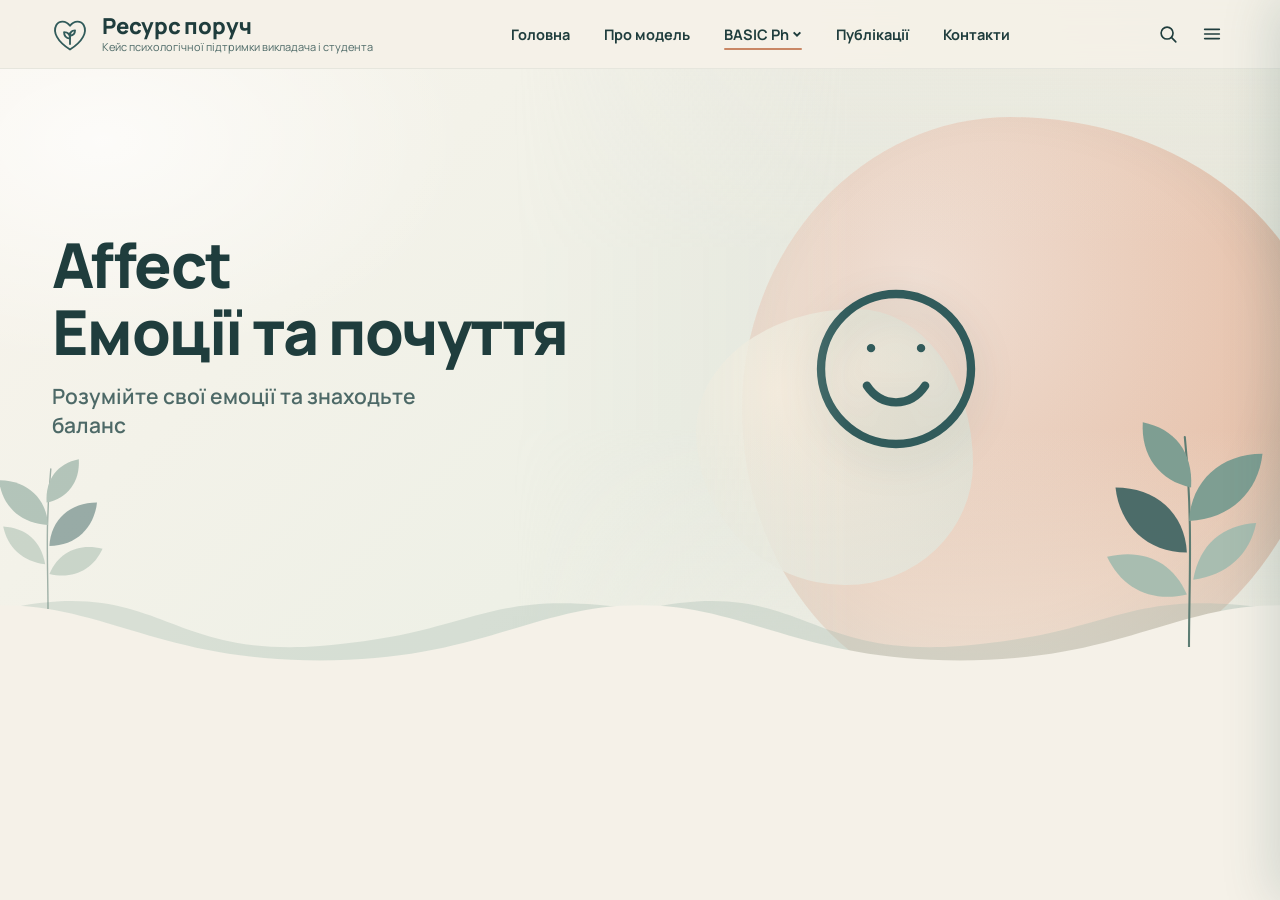
==== affect.html @ 5d3a1bac "Add files via upload" ====
<!doctype html>
<html lang="uk">
<head>
  <meta charset="utf-8">
  <meta name="viewport" content="width=device-width, initial-scale=1">
  <title>Affect · Емоції та почуття — Ресурс поруч</title>
  <meta name="description" content="Affect — розумійте свої емоції та знаходьте баланс.">
  <meta name="theme-color" content="#F5F1E8">
  <link rel="preconnect" href="https://fonts.googleapis.com">
  <link rel="preconnect" href="https://fonts.gstatic.com" crossorigin>
  <link href="https://fonts.googleapis.com/css2?family=Manrope:wght@400;500;600;700;800&display=swap" rel="stylesheet">
  <link rel="stylesheet" href="style.css">
  <noscript><style>.reveal{opacity:1!important;transform:none!important}</style></noscript>
  <script src="script.js" defer></script>
</head>
<body data-page="affect">
  <!-- site-header:start -->
  <header class="topbar">
    <div class="topbar__inner">
      <a class="brand" href="index.html" aria-label="Ресурс поруч — на головну">
        <svg class="brand__logo" viewBox="0 0 48 48" fill="none" stroke="currentColor" stroke-width="2" stroke-linecap="round" stroke-linejoin="round" aria-hidden="true">
          <g class="pulse"><path d="M24 41C10 32 5 22 9 14.5c3-5.5 10.5-5.5 15 .5 4.5-6 12-6 15-.5C43 22 38 32 24 41z"/></g>
          <path d="M24 35V23"/><path d="M24 29c-4.5-.5-6.5-3.5-6.5-7 4.5 0 6.5 3 6.5 7zM24 26c3.5-.5 5.5-2.8 5.5-6-3.5 0-5.5 2.4-5.5 6z"/>
        </svg>
        <span class="brand__text"><strong>Ресурс поруч</strong><small>Кейс психологічної підтримки викладача і студента</small></span>
      </a>
      <nav class="mainnav" aria-label="Основна навігація">
        <a class="navlink " href="index.html">Головна</a>
        <a class="navlink " href="basic-ph.html">Про модель</a>
        <div class="has-sub">
          <button class="navlink is-active" type="button" aria-haspopup="true" aria-expanded="false">BASIC Ph <svg viewBox="0 0 12 12"><path d="m2 4 4 4 4-4"/></svg></button>
          <div class="sub"><a href="physical.html" class=""><svg viewBox="0 0 24 24"  aria-hidden="true"><path d="M6.5 6.5v11M17.5 6.5v11M3.5 9v6M20.5 9v6M6.5 12h11"/></svg><span>Physical<small>Тіло</small></span></a><a href="belief-values.html" class=""><svg viewBox="0 0 24 24"  aria-hidden="true"><path d="M12 20c-3.2-1-5.2-3.8-5.2-7 2.2 0 4.2 1.1 5.2 3 1-1.9 3-3 5.2-3 0 3.2-2 6-5.2 7z"/><path d="M12 16c-1.6-2.2-1.6-5.4 0-9.5 1.6 4.1 1.6 7.3 0 9.5z"/></svg><span>Belief & Values<small>Віра і цінності</small></span></a><a href="affect.html" class="is-active"><svg viewBox="0 0 24 24"  aria-hidden="true"><path d="M12 20s-7-4.4-7-10a4 4 0 0 1 7-2.5A4 4 0 0 1 19 10c0 5.6-7 10-7 10z"/></svg><span>Affect<small>Емоції та почуття</small></span></a><a href="socialization.html" class=""><svg viewBox="0 0 24 24"  aria-hidden="true"><path d="M9 11a3 3 0 1 0 0-6 3 3 0 0 0 0 6zM3 19c0-3 2.7-5 6-5s6 2 6 5M16.5 11a2.5 2.5 0 1 0 0-5M17.5 14c2.2.3 3.5 2 3.5 4"/></svg><span>Socialization<small>Соціальні зв’язки</small></span></a><a href="imagination.html" class=""><svg viewBox="0 0 24 24"  aria-hidden="true"><path d="M12 3l2.7 5.6 6.1.9-4.4 4.3 1 6.1L12 17l-5.4 2.9 1-6.1L3.2 9.5l6.1-.9z"/></svg><span>Imagination<small>Уява</small></span></a><a href="cognition.html" class=""><svg viewBox="0 0 24 24"  aria-hidden="true"><path d="M9.5 4.5A2.8 2.8 0 0 0 6.8 7 3 3 0 0 0 5 12a3 3 0 0 0 1.5 4.6 2.8 2.8 0 0 0 5.5.9V5.2a2.8 2.8 0 0 0-2.5-.7z"/><path d="M14.5 4.5A2.8 2.8 0 0 1 17.2 7 3 3 0 0 1 19 12a3 3 0 0 1-1.5 4.6 2.8 2.8 0 0 1-5.5.9"/><path d="M9 10h1.5M13.5 10H15M9 14h1.5M13.5 14H15"/></svg><span>Cognition<small>Розум і пізнання</small></span></a></div>
        </div>
        <a class="navlink " href="publications.html">Публікації</a>
        <a class="navlink " href="contacts.html">Контакти</a>
      </nav>
      <div class="topbar__actions">
        <button class="icon-btn" type="button" data-action="search" aria-label="Пошук" aria-expanded="false"><svg viewBox="0 0 24 24"><circle cx="11" cy="11" r="6.5"/><path d="m16 16 4.5 4.5"/></svg></button>
        <button class="icon-btn" type="button" data-action="menu" aria-label="Відкрити меню" aria-expanded="false" aria-controls="drawer"><svg viewBox="0 0 24 24"><path d="M4 7h16M4 12h16M4 17h16"/></svg></button>
      </div>
    </div>
    <div class="search-panel" id="search-panel">
      <div class="search-box"><input type="search" placeholder="Пошук по сайту…" aria-label="Пошук по сайту" autocomplete="off"><ul></ul></div>
    </div>
  </header>
  <div class="drawer" id="drawer" aria-hidden="true">
    <div class="drawer__overlay" data-close></div>
    <aside class="drawer__panel" role="dialog" aria-modal="true" aria-label="Меню">
      <div class="drawer__head"><span>Меню</span><button class="icon-btn" type="button" data-close aria-label="Закрити меню"><svg viewBox="0 0 24 24"><path d="m6 6 12 12M18 6 6 18"/></svg></button></div>
      <h3>Сайт</h3><nav><a href="index.html" style="--n:0" class=""><svg viewBox="0 0 24 24"  aria-hidden="true"><path d="M4 11 12 4l8 7v9h-5v-6H9v6H4z"/></svg>Головна</a><a href="basic-ph.html" style="--n:1" class=""><svg viewBox="0 0 24 24"  aria-hidden="true"><circle cx="12" cy="12" r="8"/><path d="M12 4v16M4 12h16M6.3 6.3l11.4 11.4M17.7 6.3 6.3 17.7"/></svg>Про модель BASIC Ph</a></nav>
      <h3>Шість сфер BASIC Ph</h3><nav><a href="physical.html" style="--n:2" class=""><svg viewBox="0 0 24 24"  aria-hidden="true"><path d="M6.5 6.5v11M17.5 6.5v11M3.5 9v6M20.5 9v6M6.5 12h11"/></svg>Physical — Тіло</a><a href="belief-values.html" style="--n:3" class=""><svg viewBox="0 0 24 24"  aria-hidden="true"><path d="M12 20c-3.2-1-5.2-3.8-5.2-7 2.2 0 4.2 1.1 5.2 3 1-1.9 3-3 5.2-3 0 3.2-2 6-5.2 7z"/><path d="M12 16c-1.6-2.2-1.6-5.4 0-9.5 1.6 4.1 1.6 7.3 0 9.5z"/></svg>Belief & Values — Віра і цінності</a><a href="affect.html" style="--n:4" class="is-active"><svg viewBox="0 0 24 24"  aria-hidden="true"><path d="M12 20s-7-4.4-7-10a4 4 0 0 1 7-2.5A4 4 0 0 1 19 10c0 5.6-7 10-7 10z"/></svg>Affect — Емоції та почуття</a><a href="socialization.html" style="--n:5" class=""><svg viewBox="0 0 24 24"  aria-hidden="true"><path d="M9 11a3 3 0 1 0 0-6 3 3 0 0 0 0 6zM3 19c0-3 2.7-5 6-5s6 2 6 5M16.5 11a2.5 2.5 0 1 0 0-5M17.5 14c2.2.3 3.5 2 3.5 4"/></svg>Socialization — Соціальні зв’язки</a><a href="imagination.html" style="--n:6" class=""><svg viewBox="0 0 24 24"  aria-hidden="true"><path d="M12 3l2.7 5.6 6.1.9-4.4 4.3 1 6.1L12 17l-5.4 2.9 1-6.1L3.2 9.5l6.1-.9z"/></svg>Imagination — Уява</a><a href="cognition.html" style="--n:7" class=""><svg viewBox="0 0 24 24"  aria-hidden="true"><path d="M9.5 4.5A2.8 2.8 0 0 0 6.8 7 3 3 0 0 0 5 12a3 3 0 0 0 1.5 4.6 2.8 2.8 0 0 0 5.5.9V5.2a2.8 2.8 0 0 0-2.5-.7z"/><path d="M14.5 4.5A2.8 2.8 0 0 1 17.2 7 3 3 0 0 1 19 12a3 3 0 0 1-1.5 4.6 2.8 2.8 0 0 1-5.5.9"/><path d="M9 10h1.5M13.5 10H15M9 14h1.5M13.5 14H15"/></svg>Cognition — Розум і пізнання</a></nav>
      <h3>Ще</h3><nav><a href="publications.html" style="--n:8" class=""><svg viewBox="0 0 24 24"  aria-hidden="true"><path d="M5 4h11a3 3 0 0 1 3 3v12H8a3 3 0 0 1-3-3z"/><path d="M9 8h6M9 12h6M9 16h3"/></svg>Публікації</a><a href="contacts.html" style="--n:9" class=""><svg viewBox="0 0 24 24"  aria-hidden="true"><rect x="3" y="5" width="18" height="14" rx="2.5"/><path d="m4 7 8 6 8-6"/></svg>Контакти</a></nav>
    </aside>
  </div>
  <!-- site-header:end -->
  <main>
    <section class="hero" aria-labelledby="hero-title">
      <div class="hero__media">
        <div class="hero__photo" style="--pos: 65% 50%"></div>
        <div class="hero__art" data-icon="smile"></div>
      </div>

      <div class="hero__content">
        <div class="hero__text">
          <h1 id="hero-title">Affect<br>Емоції та почуття</h1>
          <p class="hero__sub reveal">Розумійте свої емоції та знаходьте баланс</p>
        </div>
      </div>

      <div class="hero__wave" aria-hidden="true"></div>
    </section>
  </main>
</body>
</html>
---- style.css ----
/* ==========================================================
   Ресурс поруч — спільні стилі (шапка, банери, анімації)
   ========================================================== */

:root {
  --milk: #F5F1E8;
  --mist: #D9E2D8;
  --sage: #A8BDB0;
  --teal: #315B5B;
  --sand: #D9BFA5;
  --terra: #C98765;

  --ink: #1f3d3d;
  --ink-soft: #4d6967;
  --paper: #fffdf8;

  --blob-1: #E6EDE4;
  --blob-2: var(--sage);
  --blob-3: var(--sand);

  --ff-serif: 'Manrope', system-ui, -apple-system, 'Segoe UI', Arial, sans-serif;
  --ff-sans: 'Manrope', system-ui, -apple-system, 'Segoe UI', sans-serif;

  --ease: cubic-bezier(.22, .8, .24, 1);
  --shadow: 0 12px 32px rgba(49, 91, 91, .14);
}

/* Акценти для окремих сторінок */
body[data-page="physical"]      { --blob-1: #E4ECE6; --blob-2: #A8BDB0; --blob-3: #D9BFA5; }
body[data-page="belief"]        { --blob-1: #F1E6D6; --blob-2: #D9BFA5; --blob-3: #A8BDB0; }
body[data-page="affect"]        { --blob-1: #F6E5DA; --blob-2: #E3B99F; --blob-3: #D9E2D8; }
body[data-page="socialization"] { --blob-1: #DCE7E3; --blob-2: #8FB0A8; --blob-3: #D9BFA5; }
body[data-page="imagination"]   { --blob-1: #F4E6D3; --blob-2: #E0B895; --blob-3: #A8BDB0; }
body[data-page="cognition"]     { --blob-1: #E8EBDD; --blob-2: #B6C4A8; --blob-3: #D9BFA5; }
body[data-page="publications"]  { --blob-1: #E3EBE2; --blob-2: #A8BDB0; --blob-3: #E3C7AE; }
body[data-page="contacts"]      { --blob-1: #E6EDE4; --blob-2: #A8BDB0; --blob-3: #D9BFA5; }

*, *::before, *::after { box-sizing: border-box; }

html { scroll-behavior: smooth; -webkit-text-size-adjust: 100%; }

body {
  margin: 0;
  min-height: 100vh;
  font-family: var(--ff-sans);
  color: var(--ink);
  background:
    radial-gradient(900px 500px at 100% 0%, rgba(168, 189, 176, .18), transparent 60%),
    var(--milk);
  -webkit-font-smoothing: antialiased;
  overflow-x: hidden;
}

body.menu-open { overflow: hidden; }

img, svg { display: block; max-width: 100%; }
a { color: inherit; }
button { font: inherit; color: inherit; }

:focus-visible {
  outline: 2px solid var(--terra);
  outline-offset: 3px;
  border-radius: 6px;
}

/* Плавний вхід / вихід сторінки */
main { animation: pageIn .7s var(--ease); transition: opacity .28s ease, transform .28s ease; }
body.leaving main { opacity: 0; transform: translateY(-8px); }

/* ==========================================================
   Шапка
   ========================================================== */
.topbar {
  position: sticky;
  top: 0;
  z-index: 50;
  background: rgba(245, 241, 232, .86);
  -webkit-backdrop-filter: saturate(1.2) blur(14px);
  backdrop-filter: saturate(1.2) blur(14px);
  border-bottom: 1px solid rgba(49, 91, 91, .07);
  animation: slideDown .8s var(--ease) both;
  transition: box-shadow .3s ease, background .3s ease;
}
.topbar.is-scrolled { box-shadow: 0 8px 28px rgba(49, 91, 91, .12); background: rgba(245, 241, 232, .94); }

.topbar__inner {
  max-width: 1240px;
  margin: 0 auto;
  padding: 10px 20px 8px;
  display: flex;
  flex-wrap: wrap;
  align-items: center;
  gap: 8px 24px;
}

.brand {
  display: flex;
  align-items: center;
  gap: 10px;
  margin-right: auto;
  text-decoration: none;
  color: var(--teal);
}
.brand__logo { width: 44px; height: 44px; flex: none; }
.brand__logo .pulse { transform-origin: 24px 24px; animation: heartbeat 4.2s ease-in-out infinite; }
.brand__text strong {
  display: block;
  font-family: var(--ff-serif);
  font-weight: 800;
  font-size: 19px;
  line-height: 1.1;
  letter-spacing: -.01em;
  color: var(--ink);
}
.brand__text small {
  display: block;
  max-width: 190px;
  margin-top: 2px;
  font-size: 9.5px;
  line-height: 1.25;
  color: var(--ink-soft);
}

.topbar__actions { display: flex; gap: 4px; }
.icon-btn {
  display: grid;
  place-items: center;
  width: 40px;
  height: 40px;
  border: 0;
  border-radius: 50%;
  background: transparent;
  cursor: pointer;
  color: var(--ink);
  transition: background .25s ease, transform .25s var(--ease);
}
.icon-btn:hover { background: rgba(49, 91, 91, .09); transform: scale(1.08); }
.icon-btn svg { width: 22px; height: 22px; fill: none; stroke: currentColor; stroke-width: 1.8; stroke-linecap: round; stroke-linejoin: round; }

/* Головна навігація */
.mainnav {
  order: 3;
  width: 100%;
  display: flex;
  justify-content: space-between;
  align-items: center;
  gap: 6px 14px;
  padding-bottom: 4px;
  font-size: 11.5px;
  font-weight: 700;
}
.navlink {
  position: relative;
  display: inline-flex;
  align-items: center;
  gap: 3px;
  padding: 6px 0;
  border: 0;
  background: none;
  text-decoration: none;
  cursor: pointer;
  color: var(--ink);
  white-space: nowrap;
}
.navlink::after {
  content: '';
  position: absolute;
  left: 0; right: 0; bottom: 0;
  height: 2px;
  border-radius: 2px;
  background: var(--terra);
  transform: scaleX(0);
  transform-origin: left;
  transition: transform .35s var(--ease);
}
.navlink:hover::after, .navlink.is-active::after { transform: scaleX(1); }
.navlink svg { width: 10px; height: 10px; fill: none; stroke: currentColor; stroke-width: 2.4; transition: transform .3s var(--ease); }
.has-sub.open .navlink svg { transform: rotate(180deg); }

.has-sub { position: relative; }
.sub {
  position: absolute;
  top: calc(100% + 8px);
  left: 50%;
  z-index: 60;
  min-width: 250px;
  padding: 8px;
  border-radius: 18px;
  background: var(--paper);
  box-shadow: var(--shadow);
  opacity: 0;
  visibility: hidden;
  transform: translate(-50%, 10px);
  transition: opacity .3s ease, transform .35s var(--ease), visibility .3s;
}
.has-sub.open .sub { opacity: 1; visibility: visible; transform: translate(-50%, 0); }
.sub a {
  display: flex;
  align-items: center;
  gap: 10px;
  padding: 9px 12px;
  border-radius: 12px;
  font-size: 13px;
  font-weight: 600;
  text-decoration: none;
  transition: background .2s ease, padding-left .25s var(--ease);
}
.sub a:hover, .sub a.is-active { background: var(--mist); padding-left: 16px; }
.sub a svg { width: 18px; height: 18px; fill: none; stroke: var(--teal); stroke-width: 1.7; stroke-linecap: round; stroke-linejoin: round; flex: none; }
.sub a small { display: block; font-weight: 500; color: var(--ink-soft); font-size: 11px; }

@media (min-width: 900px) {
  .topbar__inner { flex-wrap: nowrap; justify-content: space-between; padding: 12px 28px; }
  .brand { margin-right: 0; }
  .brand__text strong { font-size: 22px; }
  .brand__text small { max-width: none; font-size: 11px; }
  .mainnav { order: 0; width: auto; padding: 0; font-size: 14.5px; gap: 8px 34px; }
  .topbar__actions { margin-left: 0; }
  @media (hover: hover) {
    .has-sub:hover .sub { opacity: 1; visibility: visible; transform: translate(-50%, 0); }
    .has-sub:hover .navlink svg { transform: rotate(180deg); }
  }
}

/* Пошук */
.search-panel {
  max-width: 1240px;
  margin: 0 auto;
  padding: 0 20px;
  max-height: 0;
  overflow: hidden;
  transition: max-height .5s var(--ease);
}
.search-panel.open { max-height: 420px; }
.search-box { padding: 6px 0 16px; }
.search-box input {
  width: 100%;
  padding: 13px 20px;
  border: 1.5px solid rgba(49, 91, 91, .2);
  border-radius: 999px;
  background: var(--paper);
  font: inherit;
  font-size: 15px;
  color: var(--ink);
  transition: border-color .25s ease, box-shadow .25s ease;
}
.search-box input:focus { outline: none; border-color: var(--teal); box-shadow: 0 0 0 4px rgba(49, 91, 91, .12); }
.search-box ul { list-style: none; margin: 10px 0 0; padding: 0; display: grid; gap: 2px; max-height: 250px; overflow: auto; }
.search-box li a, .search-box li.muted { display: block; padding: 9px 14px; border-radius: 12px; font-size: 14px; font-weight: 600; text-decoration: none; }
.search-box li a:hover { background: var(--mist); }
.search-box li.muted { color: var(--ink-soft); font-weight: 500; }

/* Бокове меню */
.drawer { position: fixed; inset: 0; z-index: 100; pointer-events: none; }
.drawer__overlay { position: absolute; inset: 0; background: rgba(31, 61, 61, .38); opacity: 0; transition: opacity .4s ease; -webkit-backdrop-filter: blur(3px); backdrop-filter: blur(3px); }
.drawer__panel {
  position: absolute;
  top: 0; right: 0; bottom: 0;
  width: min(380px, 88vw);
  padding: 22px 24px 32px;
  overflow-y: auto;
  background: linear-gradient(180deg, var(--paper), var(--milk));
  box-shadow: -20px 0 50px rgba(49, 91, 91, .2);
  transform: translateX(104%);
  transition: transform .55s var(--ease);
}
.drawer.open { pointer-events: auto; }
.drawer.open .drawer__overlay { opacity: 1; }
.drawer.open .drawer__panel { transform: none; }
.drawer__head { display: flex; justify-content: space-between; align-items: center; margin-bottom: 14px; font-family: var(--ff-serif); font-size: 22px; font-weight: 600; }
.drawer h3 { margin: 18px 0 6px; font-size: 11px; letter-spacing: .12em; text-transform: uppercase; color: var(--ink-soft); }
.drawer nav { display: grid; gap: 2px; }
.drawer nav a {
  display: flex;
  align-items: center;
  gap: 12px;
  padding: 11px 12px;
  border-radius: 14px;
  text-decoration: none;
  font-weight: 600;
  font-size: 15px;
  opacity: 0;
  transform: translateX(22px);
  transition: background .2s ease;
}
.drawer nav a:hover, .drawer nav a.is-active { background: var(--mist); }
.drawer nav a svg { width: 20px; height: 20px; fill: none; stroke: var(--teal); stroke-width: 1.7; stroke-linecap: round; stroke-linejoin: round; }
.drawer.open nav a { animation: drawerItem .6s var(--ease) forwards; animation-delay: calc(var(--n) * 45ms + 180ms); }

/* ==========================================================
   Банер (hero)
   ========================================================== */
.hero {
  position: relative;
  isolation: isolate;
  overflow: hidden;
  display: flex;
  align-items: center;
  min-height: clamp(390px, 64vw, 600px);
  background:
    radial-gradient(520px 320px at 8% 12%, rgba(255, 255, 255, .7), transparent 70%),
    linear-gradient(135deg, #F8F4EC 0%, #EEF0E6 55%, #E2E9DF 100%);
}
.hero--home { min-height: clamp(450px, 74vw, 680px); }

.hero__content {
  position: relative;
  z-index: 3;
  width: 100%;
  max-width: 1240px;
  margin: 0 auto;
  padding: 42px 20px 104px;
}
.hero__text { max-width: min(62%, 560px); }
@media (min-width: 820px) {
  .hero__content { padding: 64px 32px 130px; }
  .hero__text { max-width: min(48%, 560px); }
}

.hero h1 {
  margin: 0 0 16px;
  font-family: var(--ff-serif);
  font-weight: 800;
  font-size: clamp(30px, 8vw, 62px);
  line-height: 1.08;
  letter-spacing: -.025em;
  color: var(--ink);
}
.hero--home h1 { font-size: clamp(34px, 9vw, 72px); }

/* Побуквенно/послівне з'явлення заголовка */
.w { display: inline-block; overflow: hidden; vertical-align: top; padding-bottom: .1em; margin-bottom: -.1em; }
.w > span { display: inline-block; transform: translateY(115%) rotate(4deg); animation: wordUp 1s var(--ease) forwards; animation-delay: calc(var(--i) * 75ms + 260ms); }

.hero__lead {
  margin: 0 0 18px;
  font-family: var(--ff-serif);
  font-size: clamp(17px, 4.2vw, 27px);
  font-weight: 500;
  line-height: 1.35;
  color: var(--ink);
}
.hero__sub {
  margin: 0;
  max-width: 32ch;
  font-size: clamp(14px, 2.9vw, 21px);
  font-weight: 600;
  line-height: 1.4;
  color: var(--ink-soft);
}
.hero__tagline { margin: 0 0 22px; font-size: clamp(14px, 3vw, 19px); color: var(--ink); }

.hero__rule { display: block; width: 56px; height: 3px; margin: 0 0 16px; border-radius: 3px; background: linear-gradient(90deg, var(--terra), var(--sand)); transform-origin: left; animation: ruleGrow 1.1s var(--ease) .5s both; }

/* Поява елементів */
.reveal {
  opacity: 0;
  transform: translateY(20px);
  transition: opacity .9s var(--ease), transform .9s var(--ease);
  transition-delay: calc(var(--d, 0) * 1ms);
}
.reveal.in { opacity: 1; transform: none; }

/* Кнопка */
.btn {
  position: relative;
  overflow: hidden;
  display: inline-flex;
  align-items: center;
  gap: 10px;
  padding: 13px 24px;
  border-radius: 999px;
  background: var(--teal);
  color: var(--milk);
  font-size: 14px;
  font-weight: 700;
  text-decoration: none;
  box-shadow: 0 10px 22px rgba(49, 91, 91, .28);
  transition: transform .35s var(--ease), box-shadow .35s var(--ease), background .3s ease;
}
.btn:hover { transform: translateY(-3px); box-shadow: 0 16px 30px rgba(49, 91, 91, .34); background: #264b4b; }
.btn:active { transform: translateY(0) scale(.98); }
.btn svg { width: 16px; height: 16px; fill: none; stroke: currentColor; stroke-width: 2; stroke-linecap: round; stroke-linejoin: round; transition: transform .35s var(--ease); }
.btn:hover svg { transform: translateX(5px); }
.btn .ripple { position: absolute; border-radius: 50%; background: rgba(255, 255, 255, .45); transform: scale(0); animation: ripple .7s ease-out forwards; pointer-events: none; }

/* Медіа-частина банера */
.hero__media {
  position: absolute;
  top: 0; right: 0; bottom: 0;
  width: 70%;
  z-index: 1;
  -webkit-mask-image: linear-gradient(90deg, transparent 0, #000 44%);
  mask-image: linear-gradient(90deg, transparent 0, #000 44%);
  transform: translate3d(0, calc(var(--sy, 0) * .1px), 0);
  will-change: transform;
}
@media (min-width: 820px) { .hero__media { width: 60%; } }

.hero__photo {
  position: absolute;
  inset: -3%;
  background-size: cover;
  background-position: var(--pos, center);
  filter: saturate(.86) sepia(.08) brightness(1.03);
  opacity: 0;
  transition: opacity 1.4s ease;
}
.hero__photo.is-loaded { opacity: 1; animation: kenburns 22s ease-in-out infinite alternate; }
.hero__media::after {
  content: '';
  position: absolute;
  inset: 0;
  pointer-events: none;
  background:
    linear-gradient(180deg, rgba(245, 241, 232, .18) 0%, rgba(245, 241, 232, 0) 30%, rgba(245, 241, 232, 0) 60%, rgba(245, 241, 232, .6) 100%),
    linear-gradient(90deg, rgba(49, 91, 91, .06), rgba(201, 135, 101, .06));
}

/* Запасна ілюстрація (видно, доки фото немає) */
.hero__art {
  position: absolute;
  inset: 0;
  display: grid;
  place-items: center;
  transition: opacity 1.1s ease;
}
.hero__media.has-photo .hero__art { opacity: 0; }
.hero__art::before, .hero__art::after { content: ''; position: absolute; }
.hero__art::before {
  width: 76%;
  aspect-ratio: 1;
  right: -6%;
  top: 8%;
  border-radius: 46% 54% 58% 42% / 50% 44% 56% 50%;
  background: radial-gradient(circle at 30% 28%, var(--blob-1), var(--blob-2) 92%);
  box-shadow: inset -20px -30px 60px rgba(49, 91, 91, .12);
  animation: morph 15s ease-in-out infinite;
}
.hero__art::after {
  width: 36%;
  aspect-ratio: 1;
  left: 24%;
  bottom: 14%;
  border-radius: 58% 42% 46% 54% / 44% 56% 44% 56%;
  background: radial-gradient(circle at 30% 30%, #fff5e6, var(--blob-3));
  opacity: .85;
  animation: morph 11s ease-in-out infinite reverse;
}
.hero__art svg {
  position: relative;
  z-index: 1;
  width: 30%;
  max-width: 200px;
  fill: none;
  stroke: var(--teal);
  stroke-width: 1;
  stroke-linecap: round;
  stroke-linejoin: round;
  filter: drop-shadow(0 12px 18px rgba(49, 91, 91, .22));
  animation: floaty 6s ease-in-out infinite;
}

/* Декор: листя, бульбашки */
.deco-leaf {
  position: absolute;
  right: -14px;
  bottom: 22px;
  z-index: 2;
  width: clamp(92px, 17vw, 210px);
  pointer-events: none;
}
.deco-leaf svg { width: 100%; height: auto; transform-origin: 50% 100%; animation: sway 7s ease-in-out infinite; }
.deco-leaf--left { left: -22px; right: auto; bottom: 60px; width: clamp(70px, 11vw, 140px); opacity: .55; }
.deco-leaf--left svg { animation-duration: 9s; animation-direction: reverse; transform: scaleX(-1); }
.deco-leaf .l1 { fill: #7E9E92; }
.deco-leaf .l2 { fill: #A8BDB0; }
.deco-leaf .l3 { fill: #315B5B; opacity: .85; }
.deco-leaf .stem { fill: none; stroke: #5d7d73; stroke-width: 2; stroke-linecap: round; }

.bubble {
  position: absolute;
  z-index: 1;
  border-radius: 50%;
  background: radial-gradient(circle at 30% 30%, rgba(255, 255, 255, .9), rgba(168, 189, 176, .35));
  opacity: 0;
  pointer-events: none;
  animation: bubbleUp var(--dur, 14s) ease-in infinite;
  animation-delay: var(--delay, 0s);
}

/* Хвиля знизу */
.hero__wave {
  position: absolute;
  left: 0; right: 0; bottom: -1px;
  z-index: 2;
  height: clamp(44px, 7.5vw, 96px);
  overflow: hidden;
  pointer-events: none;
}
.hero__wave::before, .hero__wave::after {
  content: '';
  position: absolute;
  left: 0; bottom: 0;
  width: 200%;
  height: 100%;
  background-repeat: repeat-x;
  background-size: 25% 100%;
}
.hero__wave::before {
  background-image: url("data:image/svg+xml,%3Csvg xmlns='http://www.w3.org/2000/svg' viewBox='0 0 1200 80' preserveAspectRatio='none'%3E%3Cpath fill='%23A8BDB0' fill-opacity='.35' d='M0 30C300 0 300 70 600 60S900 10 1200 30V80H0Z'/%3E%3C/svg%3E");
  animation: waveSlide 34s linear infinite reverse;
}
.hero__wave::after {
  background-image: url("data:image/svg+xml,%3Csvg xmlns='http://www.w3.org/2000/svg' viewBox='0 0 1200 80' preserveAspectRatio='none'%3E%3Cpath fill='%23F5F1E8' d='M0 26C200 26 300 72 600 72S1000 26 1200 26V80H0Z'/%3E%3C/svg%3E");
  animation: waveSlide 22s linear infinite;
}

/* ==========================================================
   Сторінка «Про модель BASIC Ph» — дерев'яні блоки
   ========================================================== */
.blocks {
  --b: clamp(64px, 17.5vw, 118px);
  position: absolute;
  right: max(2.5vw, 8px);
  bottom: clamp(34px, 9vw, 96px);
  z-index: 4;
  display: flex;
  flex-direction: column-reverse;
  align-items: center;
  gap: 7px;
}
@media (min-width: 820px) { .blocks { right: max(6vw, 40px); } }
.blocks__row { display: flex; gap: 7px; }

.block {
  position: relative;
  width: var(--b);
  height: var(--b);
  display: grid;
  place-items: center;
  border: 0;
  padding: 0;
  border-radius: 10px;
  cursor: pointer;
  background:
    repeating-linear-gradient(98deg, rgba(150, 105, 60, .05) 0 3px, transparent 3px 9px),
    linear-gradient(145deg, #F0DFC6, #D8BD9C);
  box-shadow:
    inset 0 2px 0 rgba(255, 255, 255, .65),
    inset 0 -5px 10px rgba(120, 86, 50, .2),
    0 14px 22px rgba(80, 60, 40, .2);
  animation:
    blockIn 1s var(--ease) both,
    bob 5.5s ease-in-out infinite;
  animation-delay: calc(var(--i) * 130ms + 450ms), calc(var(--i) * 420ms + 2s);
  transition: translate .4s var(--ease), rotate .4s var(--ease), filter .3s ease;
}
.block:hover, .block:focus-visible { z-index: 6; }
.block:hover { translate: 0 -9px; rotate: -2.5deg; filter: brightness(1.04); }
.block:active { translate: 0 -2px; }
.block svg { pointer-events: none; width: 56%; height: 56%; fill: none; stroke: #5b4838; stroke-width: 1.4; stroke-linecap: round; stroke-linejoin: round; opacity: .88; }
.block.wiggle { animation: blockIn 0s both, wiggle .7s ease; }
.block .tip {
  position: absolute;
  bottom: calc(100% + 8px);
  left: 50%;
  padding: 5px 10px;
  border-radius: 999px;
  background: var(--teal);
  color: var(--milk);
  font-size: 11px;
  font-weight: 700;
  white-space: nowrap;
  z-index: 7;
  opacity: 0;
  transform: translate(-50%, 6px);
  pointer-events: none;
  transition: opacity .25s ease, transform .3s var(--ease);
}
.block:hover .tip, .block:focus-visible .tip { opacity: 1; transform: translate(-50%, 0); }

/* ==========================================================
   Контакти / публікації — додаткові штрихи
   ========================================================== */
.hero__chips { display: flex; flex-wrap: wrap; gap: 8px; margin-top: 18px; }
.chip {
  padding: 7px 14px;
  border-radius: 999px;
  background: rgba(255, 253, 248, .85);
  border: 1px solid rgba(49, 91, 91, .14);
  font-size: 12.5px;
  font-weight: 700;
  text-decoration: none;
  transition: transform .3s var(--ease), background .25s ease, color .25s ease;
}
.chip:hover { transform: translateY(-3px); background: var(--teal); color: var(--milk); }

/* ==========================================================
   Анімації
   ========================================================== */
@keyframes pageIn { from { opacity: 0; transform: translateY(10px); } to { opacity: 1; transform: none; } }
@keyframes slideDown { from { opacity: 0; transform: translateY(-100%); } to { opacity: 1; transform: none; } }
@keyframes wordUp { to { transform: none; } }
@keyframes ruleGrow { from { transform: scaleX(0); } to { transform: scaleX(1); } }
@keyframes heartbeat { 0%, 100% { transform: scale(1); } 8% { transform: scale(1.07); } 16% { transform: scale(1); } 24% { transform: scale(1.05); } 32% { transform: scale(1); } }
@keyframes kenburns { from { transform: scale(1) translate3d(0, 0, 0); } to { transform: scale(1.09) translate3d(-1.2%, -1%, 0); } }
@keyframes morph {
  0%, 100% { border-radius: 46% 54% 58% 42% / 50% 44% 56% 50%; transform: rotate(0deg) scale(1); }
  33% { border-radius: 58% 42% 44% 56% / 42% 56% 44% 58%; transform: rotate(8deg) scale(1.04); }
  66% { border-radius: 42% 58% 52% 48% / 56% 42% 58% 44%; transform: rotate(-6deg) scale(.98); }
}
@keyframes floaty { 0%, 100% { transform: translateY(0) rotate(-2deg); } 50% { transform: translateY(-16px) rotate(2deg); } }
@keyframes sway { 0%, 100% { rotate: -3deg; } 50% { rotate: 4deg; } }
@keyframes bubbleUp {
  0% { opacity: 0; transform: translateY(40px) scale(.6); }
  15% { opacity: .75; }
  100% { opacity: 0; transform: translateY(-190px) translateX(26px) scale(1.15); }
}
@keyframes waveSlide { from { transform: translateX(0); } to { transform: translateX(-50%); } }
@keyframes ripple { to { transform: scale(4); opacity: 0; } }
@keyframes drawerItem { to { opacity: 1; transform: none; } }
@keyframes blockIn {
  0% { opacity: 0; transform: translateY(-70px) rotate(-8deg) scale(.9); }
  60% { opacity: 1; transform: translateY(6px) rotate(1.5deg); }
  80% { transform: translateY(-3px) rotate(-.6deg); }
  100% { opacity: 1; transform: none; }
}
@keyframes bob { 0%, 100% { transform: translateY(0); } 50% { transform: translateY(-6px); } }
@keyframes wiggle { 0%, 100% { transform: rotate(0); } 20% { transform: rotate(-7deg) scale(1.05); } 45% { transform: rotate(6deg) scale(1.05); } 70% { transform: rotate(-3deg); } }

@media (prefers-reduced-motion: reduce) {
  *, *::before, *::after { animation-duration: .01ms !important; animation-iteration-count: 1 !important; transition-duration: .01ms !important; scroll-behavior: auto !important; }
  .reveal { opacity: 1; transform: none; }
  .w > span { transform: none; }
}
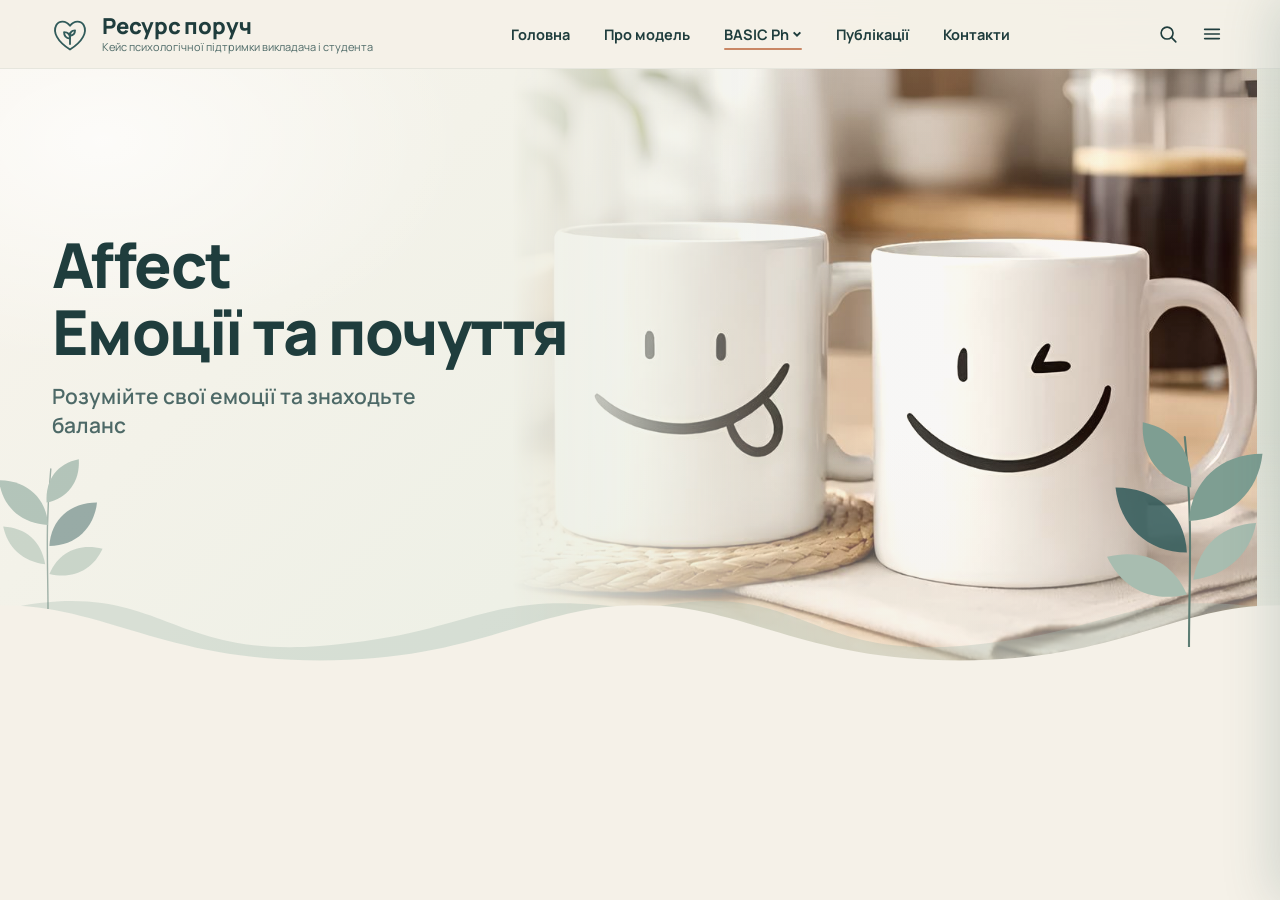
==== commit c2847ebb: "Add files via upload" ====
--- a/affect.html
+++ b/affect.html
@@ -56,7 +56,7 @@
   <main>
     <section class="hero" aria-labelledby="hero-title">
       <div class="hero__media">
-        <div class="hero__photo" style="--pos: 65% 50%"></div>
+        <img class="hero__photo" src="images/affect.jpg" alt="" fetchpriority="high" decoding="async" style="--pos: 65% 50%" onerror="var f=this.dataset.fallback;if(f&&this.src.indexOf(f)<0){this.src=f}else{this.remove();this.closest('.hero__media').classList.add('no-photo')}">
         <div class="hero__art" data-icon="smile"></div>
       </div>
 
--- a/style.css
+++ b/style.css
@@ -400,13 +400,13 @@
 .hero__photo {
   position: absolute;
   inset: -3%;
-  background-size: cover;
-  background-position: var(--pos, center);
+  width: 106%;
+  height: 106%;
+  object-fit: cover;
+  object-position: var(--pos, center);
   filter: saturate(.86) sepia(.08) brightness(1.03);
-  opacity: 0;
-  transition: opacity 1.4s ease;
-}
-.hero__photo.is-loaded { opacity: 1; animation: kenburns 22s ease-in-out infinite alternate; }
+  animation: kenburns 22s ease-in-out infinite alternate;
+}
 .hero__media::after {
   content: '';
   position: absolute;
@@ -423,9 +423,10 @@
   inset: 0;
   display: grid;
   place-items: center;
-  transition: opacity 1.1s ease;
-}
-.hero__media.has-photo .hero__art { opacity: 0; }
+  opacity: 0;
+  transition: opacity .8s ease;
+}
+.hero__media.no-photo .hero__art { opacity: 1; }
 .hero__art::before, .hero__art::after { content: ''; position: absolute; }
 .hero__art::before {
   width: 76%;
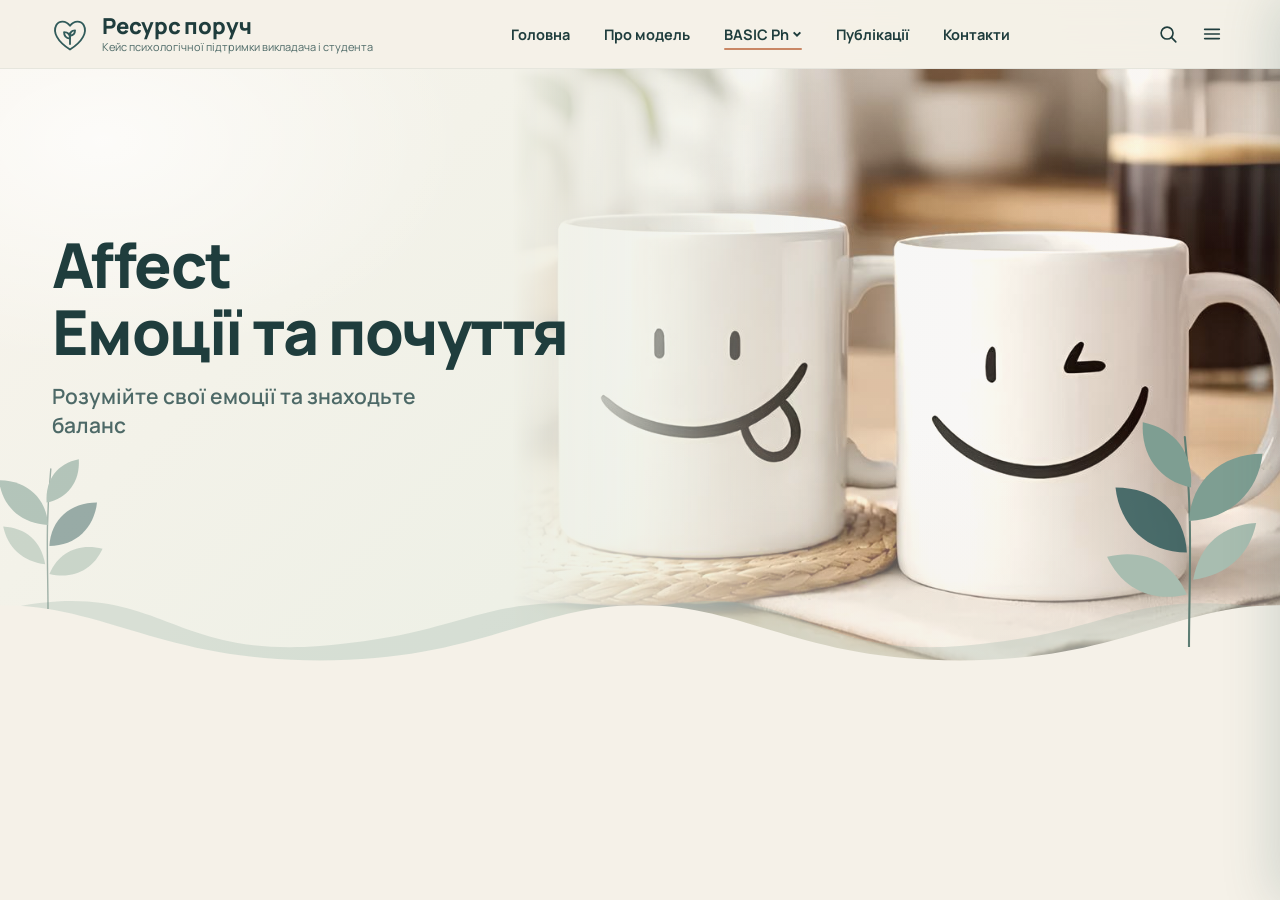
==== commit 0d52eca9: "Add files via upload" ====
--- a/affect.html
+++ b/affect.html
@@ -56,7 +56,7 @@
   <main>
     <section class="hero" aria-labelledby="hero-title">
       <div class="hero__media">
-        <img class="hero__photo" src="images/affect.jpg" alt="" fetchpriority="high" decoding="async" style="--pos: 65% 50%" onerror="var f=this.dataset.fallback;if(f&&this.src.indexOf(f)<0){this.src=f}else{this.remove();this.closest('.hero__media').classList.add('no-photo')}">
+        <div class="hero__photo" style="--pos: 65% 50%"></div>
         <div class="hero__art" data-icon="smile"></div>
       </div>
 
--- a/style.css
+++ b/style.css
@@ -400,13 +400,13 @@
 .hero__photo {
   position: absolute;
   inset: -3%;
-  width: 106%;
-  height: 106%;
-  object-fit: cover;
-  object-position: var(--pos, center);
+  background-size: cover;
+  background-position: var(--pos, center);
   filter: saturate(.86) sepia(.08) brightness(1.03);
-  animation: kenburns 22s ease-in-out infinite alternate;
-}
+  opacity: 0;
+  transition: opacity 1.4s ease;
+}
+.hero__photo.is-loaded { opacity: 1; animation: kenburns 22s ease-in-out infinite alternate; }
 .hero__media::after {
   content: '';
   position: absolute;
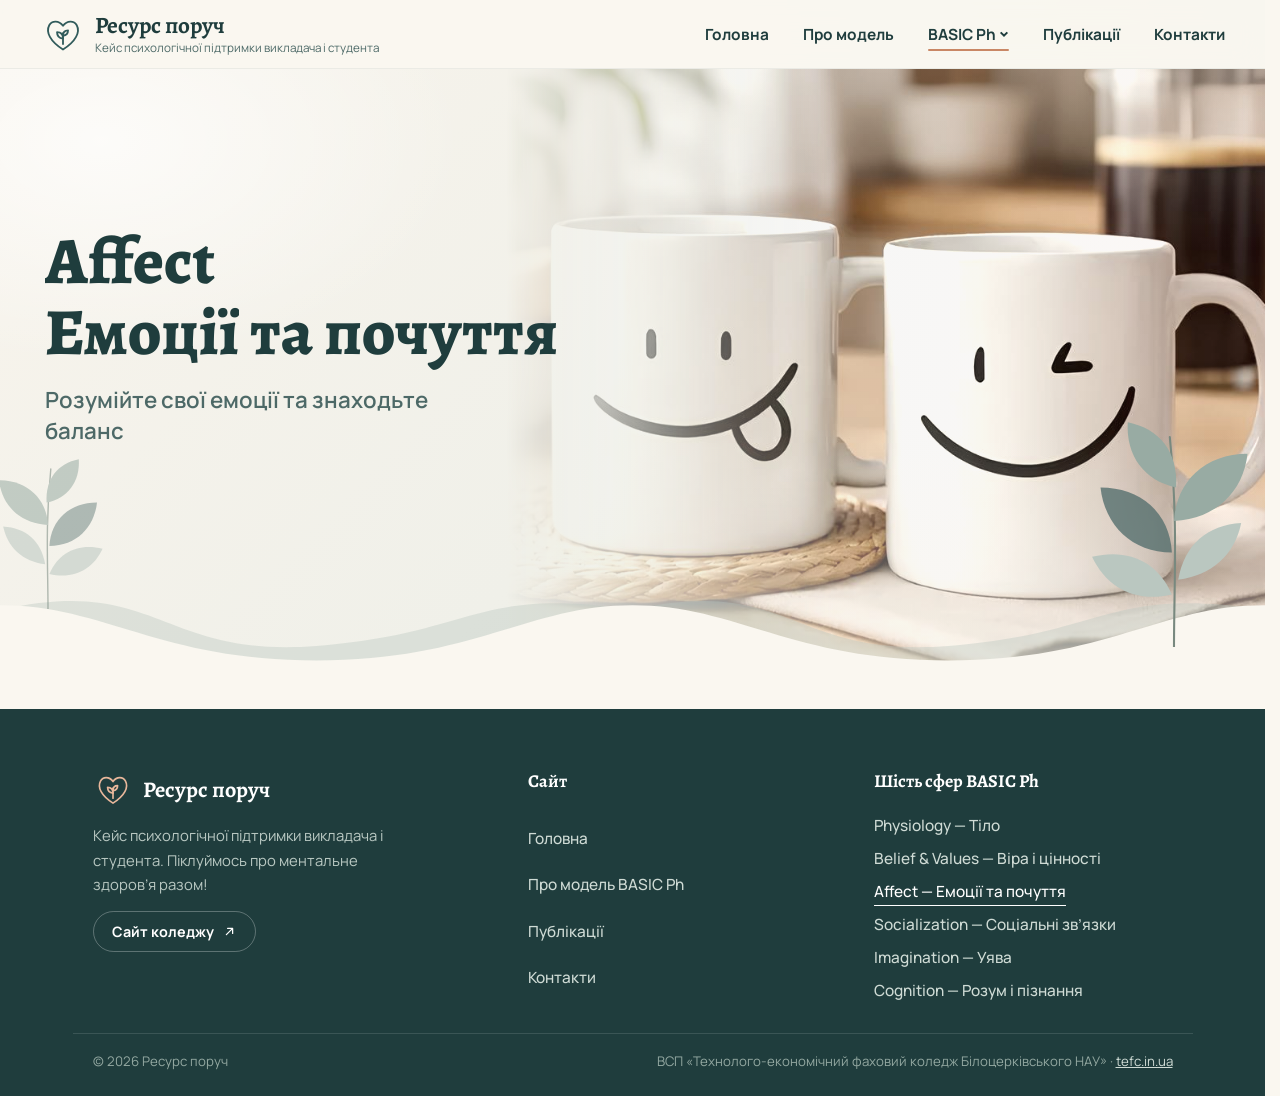
==== commit a8b5ac2e: "Add files via upload" ====
--- a/affect.html
+++ b/affect.html
@@ -29,7 +29,7 @@
         <a class="navlink " href="basic-ph.html">Про модель</a>
         <div class="has-sub">
           <button class="navlink is-active" type="button" aria-haspopup="true" aria-expanded="false">BASIC Ph <svg viewBox="0 0 12 12"><path d="m2 4 4 4 4-4"/></svg></button>
-          <div class="sub"><a href="physical.html" class=""><svg viewBox="0 0 24 24"  aria-hidden="true"><path d="M6.5 6.5v11M17.5 6.5v11M3.5 9v6M20.5 9v6M6.5 12h11"/></svg><span>Physical<small>Тіло</small></span></a><a href="belief-values.html" class=""><svg viewBox="0 0 24 24"  aria-hidden="true"><path d="M12 20c-3.2-1-5.2-3.8-5.2-7 2.2 0 4.2 1.1 5.2 3 1-1.9 3-3 5.2-3 0 3.2-2 6-5.2 7z"/><path d="M12 16c-1.6-2.2-1.6-5.4 0-9.5 1.6 4.1 1.6 7.3 0 9.5z"/></svg><span>Belief & Values<small>Віра і цінності</small></span></a><a href="affect.html" class="is-active"><svg viewBox="0 0 24 24"  aria-hidden="true"><path d="M12 20s-7-4.4-7-10a4 4 0 0 1 7-2.5A4 4 0 0 1 19 10c0 5.6-7 10-7 10z"/></svg><span>Affect<small>Емоції та почуття</small></span></a><a href="socialization.html" class=""><svg viewBox="0 0 24 24"  aria-hidden="true"><path d="M9 11a3 3 0 1 0 0-6 3 3 0 0 0 0 6zM3 19c0-3 2.7-5 6-5s6 2 6 5M16.5 11a2.5 2.5 0 1 0 0-5M17.5 14c2.2.3 3.5 2 3.5 4"/></svg><span>Socialization<small>Соціальні зв’язки</small></span></a><a href="imagination.html" class=""><svg viewBox="0 0 24 24"  aria-hidden="true"><path d="M12 3l2.7 5.6 6.1.9-4.4 4.3 1 6.1L12 17l-5.4 2.9 1-6.1L3.2 9.5l6.1-.9z"/></svg><span>Imagination<small>Уява</small></span></a><a href="cognition.html" class=""><svg viewBox="0 0 24 24"  aria-hidden="true"><path d="M9.5 4.5A2.8 2.8 0 0 0 6.8 7 3 3 0 0 0 5 12a3 3 0 0 0 1.5 4.6 2.8 2.8 0 0 0 5.5.9V5.2a2.8 2.8 0 0 0-2.5-.7z"/><path d="M14.5 4.5A2.8 2.8 0 0 1 17.2 7 3 3 0 0 1 19 12a3 3 0 0 1-1.5 4.6 2.8 2.8 0 0 1-5.5.9"/><path d="M9 10h1.5M13.5 10H15M9 14h1.5M13.5 14H15"/></svg><span>Cognition<small>Розум і пізнання</small></span></a></div>
+          <div class="sub"><a href="physical.html" class=""><svg viewBox="0 0 24 24"  aria-hidden="true"><path d="M6.5 6.5v11M17.5 6.5v11M3.5 9v6M20.5 9v6M6.5 12h11"/></svg><span>Physiology<small>Тіло</small></span></a><a href="belief-values.html" class=""><svg viewBox="0 0 24 24"  aria-hidden="true"><path d="M12 20c-3.2-1-5.2-3.8-5.2-7 2.2 0 4.2 1.1 5.2 3 1-1.9 3-3 5.2-3 0 3.2-2 6-5.2 7z"/><path d="M12 16c-1.6-2.2-1.6-5.4 0-9.5 1.6 4.1 1.6 7.3 0 9.5z"/></svg><span>Belief & Values<small>Віра і цінності</small></span></a><a href="affect.html" class="is-active"><svg viewBox="0 0 24 24"  aria-hidden="true"><path d="M12 20s-7-4.4-7-10a4 4 0 0 1 7-2.5A4 4 0 0 1 19 10c0 5.6-7 10-7 10z"/></svg><span>Affect<small>Емоції та почуття</small></span></a><a href="socialization.html" class=""><svg viewBox="0 0 24 24"  aria-hidden="true"><path d="M9 11a3 3 0 1 0 0-6 3 3 0 0 0 0 6zM3 19c0-3 2.7-5 6-5s6 2 6 5M16.5 11a2.5 2.5 0 1 0 0-5M17.5 14c2.2.3 3.5 2 3.5 4"/></svg><span>Socialization<small>Соціальні зв’язки</small></span></a><a href="imagination.html" class=""><svg viewBox="0 0 24 24"  aria-hidden="true"><path d="M12 3l2.7 5.6 6.1.9-4.4 4.3 1 6.1L12 17l-5.4 2.9 1-6.1L3.2 9.5l6.1-.9z"/></svg><span>Imagination<small>Уява</small></span></a><a href="cognition.html" class=""><svg viewBox="0 0 24 24"  aria-hidden="true"><path d="M9.5 4.5A2.8 2.8 0 0 0 6.8 7 3 3 0 0 0 5 12a3 3 0 0 0 1.5 4.6 2.8 2.8 0 0 0 5.5.9V5.2a2.8 2.8 0 0 0-2.5-.7z"/><path d="M14.5 4.5A2.8 2.8 0 0 1 17.2 7 3 3 0 0 1 19 12a3 3 0 0 1-1.5 4.6 2.8 2.8 0 0 1-5.5.9"/><path d="M9 10h1.5M13.5 10H15M9 14h1.5M13.5 14H15"/></svg><span>Cognition<small>Розум і пізнання</small></span></a></div>
         </div>
         <a class="navlink " href="publications.html">Публікації</a>
         <a class="navlink " href="contacts.html">Контакти</a>
@@ -48,7 +48,7 @@
     <aside class="drawer__panel" role="dialog" aria-modal="true" aria-label="Меню">
       <div class="drawer__head"><span>Меню</span><button class="icon-btn" type="button" data-close aria-label="Закрити меню"><svg viewBox="0 0 24 24"><path d="m6 6 12 12M18 6 6 18"/></svg></button></div>
       <h3>Сайт</h3><nav><a href="index.html" style="--n:0" class=""><svg viewBox="0 0 24 24"  aria-hidden="true"><path d="M4 11 12 4l8 7v9h-5v-6H9v6H4z"/></svg>Головна</a><a href="basic-ph.html" style="--n:1" class=""><svg viewBox="0 0 24 24"  aria-hidden="true"><circle cx="12" cy="12" r="8"/><path d="M12 4v16M4 12h16M6.3 6.3l11.4 11.4M17.7 6.3 6.3 17.7"/></svg>Про модель BASIC Ph</a></nav>
-      <h3>Шість сфер BASIC Ph</h3><nav><a href="physical.html" style="--n:2" class=""><svg viewBox="0 0 24 24"  aria-hidden="true"><path d="M6.5 6.5v11M17.5 6.5v11M3.5 9v6M20.5 9v6M6.5 12h11"/></svg>Physical — Тіло</a><a href="belief-values.html" style="--n:3" class=""><svg viewBox="0 0 24 24"  aria-hidden="true"><path d="M12 20c-3.2-1-5.2-3.8-5.2-7 2.2 0 4.2 1.1 5.2 3 1-1.9 3-3 5.2-3 0 3.2-2 6-5.2 7z"/><path d="M12 16c-1.6-2.2-1.6-5.4 0-9.5 1.6 4.1 1.6 7.3 0 9.5z"/></svg>Belief & Values — Віра і цінності</a><a href="affect.html" style="--n:4" class="is-active"><svg viewBox="0 0 24 24"  aria-hidden="true"><path d="M12 20s-7-4.4-7-10a4 4 0 0 1 7-2.5A4 4 0 0 1 19 10c0 5.6-7 10-7 10z"/></svg>Affect — Емоції та почуття</a><a href="socialization.html" style="--n:5" class=""><svg viewBox="0 0 24 24"  aria-hidden="true"><path d="M9 11a3 3 0 1 0 0-6 3 3 0 0 0 0 6zM3 19c0-3 2.7-5 6-5s6 2 6 5M16.5 11a2.5 2.5 0 1 0 0-5M17.5 14c2.2.3 3.5 2 3.5 4"/></svg>Socialization — Соціальні зв’язки</a><a href="imagination.html" style="--n:6" class=""><svg viewBox="0 0 24 24"  aria-hidden="true"><path d="M12 3l2.7 5.6 6.1.9-4.4 4.3 1 6.1L12 17l-5.4 2.9 1-6.1L3.2 9.5l6.1-.9z"/></svg>Imagination — Уява</a><a href="cognition.html" style="--n:7" class=""><svg viewBox="0 0 24 24"  aria-hidden="true"><path d="M9.5 4.5A2.8 2.8 0 0 0 6.8 7 3 3 0 0 0 5 12a3 3 0 0 0 1.5 4.6 2.8 2.8 0 0 0 5.5.9V5.2a2.8 2.8 0 0 0-2.5-.7z"/><path d="M14.5 4.5A2.8 2.8 0 0 1 17.2 7 3 3 0 0 1 19 12a3 3 0 0 1-1.5 4.6 2.8 2.8 0 0 1-5.5.9"/><path d="M9 10h1.5M13.5 10H15M9 14h1.5M13.5 14H15"/></svg>Cognition — Розум і пізнання</a></nav>
+      <h3>Шість сфер BASIC Ph</h3><nav><a href="physical.html" style="--n:2" class=""><svg viewBox="0 0 24 24"  aria-hidden="true"><path d="M6.5 6.5v11M17.5 6.5v11M3.5 9v6M20.5 9v6M6.5 12h11"/></svg>Physiology — Тіло</a><a href="belief-values.html" style="--n:3" class=""><svg viewBox="0 0 24 24"  aria-hidden="true"><path d="M12 20c-3.2-1-5.2-3.8-5.2-7 2.2 0 4.2 1.1 5.2 3 1-1.9 3-3 5.2-3 0 3.2-2 6-5.2 7z"/><path d="M12 16c-1.6-2.2-1.6-5.4 0-9.5 1.6 4.1 1.6 7.3 0 9.5z"/></svg>Belief & Values — Віра і цінності</a><a href="affect.html" style="--n:4" class="is-active"><svg viewBox="0 0 24 24"  aria-hidden="true"><path d="M12 20s-7-4.4-7-10a4 4 0 0 1 7-2.5A4 4 0 0 1 19 10c0 5.6-7 10-7 10z"/></svg>Affect — Емоції та почуття</a><a href="socialization.html" style="--n:5" class=""><svg viewBox="0 0 24 24"  aria-hidden="true"><path d="M9 11a3 3 0 1 0 0-6 3 3 0 0 0 0 6zM3 19c0-3 2.7-5 6-5s6 2 6 5M16.5 11a2.5 2.5 0 1 0 0-5M17.5 14c2.2.3 3.5 2 3.5 4"/></svg>Socialization — Соціальні зв’язки</a><a href="imagination.html" style="--n:6" class=""><svg viewBox="0 0 24 24"  aria-hidden="true"><path d="M12 3l2.7 5.6 6.1.9-4.4 4.3 1 6.1L12 17l-5.4 2.9 1-6.1L3.2 9.5l6.1-.9z"/></svg>Imagination — Уява</a><a href="cognition.html" style="--n:7" class=""><svg viewBox="0 0 24 24"  aria-hidden="true"><path d="M9.5 4.5A2.8 2.8 0 0 0 6.8 7 3 3 0 0 0 5 12a3 3 0 0 0 1.5 4.6 2.8 2.8 0 0 0 5.5.9V5.2a2.8 2.8 0 0 0-2.5-.7z"/><path d="M14.5 4.5A2.8 2.8 0 0 1 17.2 7 3 3 0 0 1 19 12a3 3 0 0 1-1.5 4.6 2.8 2.8 0 0 1-5.5.9"/><path d="M9 10h1.5M13.5 10H15M9 14h1.5M13.5 14H15"/></svg>Cognition — Розум і пізнання</a></nav>
       <h3>Ще</h3><nav><a href="publications.html" style="--n:8" class=""><svg viewBox="0 0 24 24"  aria-hidden="true"><path d="M5 4h11a3 3 0 0 1 3 3v12H8a3 3 0 0 1-3-3z"/><path d="M9 8h6M9 12h6M9 16h3"/></svg>Публікації</a><a href="contacts.html" style="--n:9" class=""><svg viewBox="0 0 24 24"  aria-hidden="true"><rect x="3" y="5" width="18" height="14" rx="2.5"/><path d="m4 7 8 6 8-6"/></svg>Контакти</a></nav>
     </aside>
   </div>
--- a/style.css
+++ b/style.css
@@ -1,14 +1,17 @@
+@import url('https://fonts.googleapis.com/css2?family=Alegreya:ital,wght@0,500;0,600;0,700;0,800;1,500;1,700&display=swap');
+
 /* ==========================================================
    Ресурс поруч — спільні стилі (шапка, банери, анімації)
    ========================================================== */
 
 :root {
-  --milk: #F5F1E8;
-  --mist: #D9E2D8;
-  --sage: #A8BDB0;
+  --milk: #FAF7F0;
+  --mist: #E0E5DE;
+  --sage: #B6C3BB;
   --teal: #315B5B;
   --sand: #D9BFA5;
   --terra: #C98765;
+  --accent: #C28564;
 
   --ink: #1f3d3d;
   --ink-soft: #4d6967;
@@ -18,7 +21,7 @@
   --blob-2: var(--sage);
   --blob-3: var(--sand);
 
-  --ff-serif: 'Manrope', system-ui, -apple-system, 'Segoe UI', Arial, sans-serif;
+  --ff-serif: 'Alegreya', 'Source Serif 4', Georgia, 'Times New Roman', serif;
   --ff-sans: 'Manrope', system-ui, -apple-system, 'Segoe UI', sans-serif;
 
   --ease: cubic-bezier(.22, .8, .24, 1);
@@ -37,7 +40,7 @@
 
 *, *::before, *::after { box-sizing: border-box; }
 
-html { scroll-behavior: smooth; -webkit-text-size-adjust: 100%; }
+html { font-size: 106.25%; scroll-behavior: smooth; -webkit-text-size-adjust: 100%; scrollbar-gutter: stable; }
 
 body {
   margin: 0;
@@ -45,7 +48,7 @@
   font-family: var(--ff-sans);
   color: var(--ink);
   background:
-    radial-gradient(900px 500px at 100% 0%, rgba(168, 189, 176, .18), transparent 60%),
+    radial-gradient(900px 500px at 100% 0%, rgba(182, 195, 187, .14), transparent 60%),
     var(--milk);
   -webkit-font-smoothing: antialiased;
   overflow-x: hidden;
@@ -74,14 +77,13 @@
   position: sticky;
   top: 0;
   z-index: 50;
-  background: rgba(245, 241, 232, .86);
+  background: rgba(250, 247, 240, .86);
   -webkit-backdrop-filter: saturate(1.2) blur(14px);
   backdrop-filter: saturate(1.2) blur(14px);
   border-bottom: 1px solid rgba(49, 91, 91, .07);
-  animation: slideDown .8s var(--ease) both;
   transition: box-shadow .3s ease, background .3s ease;
 }
-.topbar.is-scrolled { box-shadow: 0 8px 28px rgba(49, 91, 91, .12); background: rgba(245, 241, 232, .94); }
+.topbar.is-scrolled { box-shadow: 0 8px 28px rgba(49, 91, 91, .12); background: rgba(250, 247, 240, .94); }
 
 .topbar__inner {
   max-width: 1240px;
@@ -107,7 +109,7 @@
   display: block;
   font-family: var(--ff-serif);
   font-weight: 800;
-  font-size: 19px;
+  font-size: 1.1875rem;
   line-height: 1.1;
   letter-spacing: -.01em;
   color: var(--ink);
@@ -116,7 +118,7 @@
   display: block;
   max-width: 190px;
   margin-top: 2px;
-  font-size: 9.5px;
+  font-size: 0.5938rem;
   line-height: 1.25;
   color: var(--ink-soft);
 }
@@ -146,7 +148,7 @@
   align-items: center;
   gap: 6px 14px;
   padding-bottom: 4px;
-  font-size: 11.5px;
+  font-size: 0.7188rem;
   font-weight: 700;
 }
 .navlink {
@@ -200,21 +202,21 @@
   gap: 10px;
   padding: 9px 12px;
   border-radius: 12px;
-  font-size: 13px;
+  font-size: 0.8125rem;
   font-weight: 600;
   text-decoration: none;
   transition: background .2s ease, padding-left .25s var(--ease);
 }
 .sub a:hover, .sub a.is-active { background: var(--mist); padding-left: 16px; }
 .sub a svg { width: 18px; height: 18px; fill: none; stroke: var(--teal); stroke-width: 1.7; stroke-linecap: round; stroke-linejoin: round; flex: none; }
-.sub a small { display: block; font-weight: 500; color: var(--ink-soft); font-size: 11px; }
+.sub a small { display: block; font-weight: 500; color: var(--ink-soft); font-size: 0.6875rem; }
 
 @media (min-width: 900px) {
   .topbar__inner { flex-wrap: nowrap; justify-content: space-between; padding: 12px 28px; }
   .brand { margin-right: 0; }
-  .brand__text strong { font-size: 22px; }
-  .brand__text small { max-width: none; font-size: 11px; }
-  .mainnav { order: 0; width: auto; padding: 0; font-size: 14.5px; gap: 8px 34px; }
+  .brand__text strong { font-size: 1.375rem; }
+  .brand__text small { max-width: none; font-size: 0.6875rem; }
+  .mainnav { order: 0; width: auto; padding: 0; font-size: 0.9062rem; gap: 8px 34px; }
   .topbar__actions { margin-left: 0; }
   @media (hover: hover) {
     .has-sub:hover .sub { opacity: 1; visibility: visible; transform: translate(-50%, 0); }
@@ -240,13 +242,13 @@
   border-radius: 999px;
   background: var(--paper);
   font: inherit;
-  font-size: 15px;
+  font-size: 0.9375rem;
   color: var(--ink);
   transition: border-color .25s ease, box-shadow .25s ease;
 }
 .search-box input:focus { outline: none; border-color: var(--teal); box-shadow: 0 0 0 4px rgba(49, 91, 91, .12); }
 .search-box ul { list-style: none; margin: 10px 0 0; padding: 0; display: grid; gap: 2px; max-height: 250px; overflow: auto; }
-.search-box li a, .search-box li.muted { display: block; padding: 9px 14px; border-radius: 12px; font-size: 14px; font-weight: 600; text-decoration: none; }
+.search-box li a, .search-box li.muted { display: block; padding: 9px 14px; border-radius: 12px; font-size: 0.875rem; font-weight: 600; text-decoration: none; }
 .search-box li a:hover { background: var(--mist); }
 .search-box li.muted { color: var(--ink-soft); font-weight: 500; }
 
@@ -267,8 +269,8 @@
 .drawer.open { pointer-events: auto; }
 .drawer.open .drawer__overlay { opacity: 1; }
 .drawer.open .drawer__panel { transform: none; }
-.drawer__head { display: flex; justify-content: space-between; align-items: center; margin-bottom: 14px; font-family: var(--ff-serif); font-size: 22px; font-weight: 600; }
-.drawer h3 { margin: 18px 0 6px; font-size: 11px; letter-spacing: .12em; text-transform: uppercase; color: var(--ink-soft); }
+.drawer__head { display: flex; justify-content: space-between; align-items: center; margin-bottom: 14px; font-family: var(--ff-serif); font-size: 1.375rem; font-weight: 600; }
+.drawer h3 { margin: 18px 0 6px; font-size: 0.6875rem; letter-spacing: .12em; text-transform: uppercase; color: var(--ink-soft); }
 .drawer nav { display: grid; gap: 2px; }
 .drawer nav a {
   display: flex;
@@ -278,7 +280,7 @@
   border-radius: 14px;
   text-decoration: none;
   font-weight: 600;
-  font-size: 15px;
+  font-size: 0.9375rem;
   opacity: 0;
   transform: translateX(22px);
   transition: background .2s ease;
@@ -299,7 +301,7 @@
   min-height: clamp(390px, 64vw, 600px);
   background:
     radial-gradient(520px 320px at 8% 12%, rgba(255, 255, 255, .7), transparent 70%),
-    linear-gradient(135deg, #F8F4EC 0%, #EEF0E6 55%, #E2E9DF 100%);
+    linear-gradient(135deg, #F8F4EC 0%, #F0F0E9 55%, #E7EAE3 100%);
 }
 .hero--home { min-height: clamp(450px, 74vw, 680px); }
 
@@ -321,12 +323,12 @@
   margin: 0 0 16px;
   font-family: var(--ff-serif);
   font-weight: 800;
-  font-size: clamp(30px, 8vw, 62px);
+  font-size: clamp(1.875rem, 8vw, 3.875rem);
   line-height: 1.08;
   letter-spacing: -.025em;
   color: var(--ink);
 }
-.hero--home h1 { font-size: clamp(34px, 9vw, 72px); }
+.hero--home h1 { font-size: clamp(2.125rem, 9vw, 4.5rem); }
 
 /* Побуквенно/послівне з'явлення заголовка */
 .w { display: inline-block; overflow: hidden; vertical-align: top; padding-bottom: .1em; margin-bottom: -.1em; }
@@ -335,7 +337,7 @@
 .hero__lead {
   margin: 0 0 18px;
   font-family: var(--ff-serif);
-  font-size: clamp(17px, 4.2vw, 27px);
+  font-size: clamp(1.0625rem, 4.2vw, 1.6875rem);
   font-weight: 500;
   line-height: 1.35;
   color: var(--ink);
@@ -343,12 +345,12 @@
 .hero__sub {
   margin: 0;
   max-width: 32ch;
-  font-size: clamp(14px, 2.9vw, 21px);
+  font-size: clamp(0.875rem, 2.9vw, 1.3125rem);
   font-weight: 600;
   line-height: 1.4;
   color: var(--ink-soft);
 }
-.hero__tagline { margin: 0 0 22px; font-size: clamp(14px, 3vw, 19px); color: var(--ink); }
+.hero__tagline { margin: 0 0 22px; font-size: clamp(0.875rem, 3vw, 1.1875rem); color: var(--ink); }
 
 .hero__rule { display: block; width: 56px; height: 3px; margin: 0 0 16px; border-radius: 3px; background: linear-gradient(90deg, var(--terra), var(--sand)); transform-origin: left; animation: ruleGrow 1.1s var(--ease) .5s both; }
 
@@ -372,7 +374,7 @@
   border-radius: 999px;
   background: var(--teal);
   color: var(--milk);
-  font-size: 14px;
+  font-size: 0.875rem;
   font-weight: 700;
   text-decoration: none;
   box-shadow: 0 10px 22px rgba(49, 91, 91, .28);
@@ -413,7 +415,7 @@
   inset: 0;
   pointer-events: none;
   background:
-    linear-gradient(180deg, rgba(245, 241, 232, .18) 0%, rgba(245, 241, 232, 0) 30%, rgba(245, 241, 232, 0) 60%, rgba(245, 241, 232, .6) 100%),
+    linear-gradient(180deg, rgba(250, 247, 240, .18) 0%, rgba(250, 247, 240, 0) 30%, rgba(250, 247, 240, 0) 60%, rgba(250, 247, 240, .6) 100%),
     linear-gradient(90deg, rgba(49, 91, 91, .06), rgba(201, 135, 101, .06));
 }
 
@@ -474,16 +476,16 @@
 .deco-leaf svg { width: 100%; height: auto; transform-origin: 50% 100%; animation: sway 7s ease-in-out infinite; }
 .deco-leaf--left { left: -22px; right: auto; bottom: 60px; width: clamp(70px, 11vw, 140px); opacity: .55; }
 .deco-leaf--left svg { animation-duration: 9s; animation-direction: reverse; transform: scaleX(-1); }
-.deco-leaf .l1 { fill: #7E9E92; }
-.deco-leaf .l2 { fill: #A8BDB0; }
-.deco-leaf .l3 { fill: #315B5B; opacity: .85; }
-.deco-leaf .stem { fill: none; stroke: #5d7d73; stroke-width: 2; stroke-linecap: round; }
+.deco-leaf .l1 { fill: #98ABA3; }
+.deco-leaf .l2 { fill: #BAC7C0; }
+.deco-leaf .l3 { fill: #55706E; opacity: .8; }
+.deco-leaf .stem { fill: none; stroke: #78897F; stroke-width: 2; stroke-linecap: round; }
 
 .bubble {
   position: absolute;
   z-index: 1;
   border-radius: 50%;
-  background: radial-gradient(circle at 30% 30%, rgba(255, 255, 255, .9), rgba(168, 189, 176, .35));
+  background: radial-gradient(circle at 30% 30%, rgba(255, 255, 255, .9), rgba(182, 195, 187, .3));
   opacity: 0;
   pointer-events: none;
   animation: bubbleUp var(--dur, 14s) ease-in infinite;
@@ -509,11 +511,11 @@
   background-size: 25% 100%;
 }
 .hero__wave::before {
-  background-image: url("data:image/svg+xml,%3Csvg xmlns='http://www.w3.org/2000/svg' viewBox='0 0 1200 80' preserveAspectRatio='none'%3E%3Cpath fill='%23A8BDB0' fill-opacity='.35' d='M0 30C300 0 300 70 600 60S900 10 1200 30V80H0Z'/%3E%3C/svg%3E");
+  background-image: url("data:image/svg+xml,%3Csvg xmlns='http://www.w3.org/2000/svg' viewBox='0 0 1200 80' preserveAspectRatio='none'%3E%3Cpath fill='%23BCC7C0' fill-opacity='.4' d='M0 30C300 0 300 70 600 60S900 10 1200 30V80H0Z'/%3E%3C/svg%3E");
   animation: waveSlide 34s linear infinite reverse;
 }
 .hero__wave::after {
-  background-image: url("data:image/svg+xml,%3Csvg xmlns='http://www.w3.org/2000/svg' viewBox='0 0 1200 80' preserveAspectRatio='none'%3E%3Cpath fill='%23F5F1E8' d='M0 26C200 26 300 72 600 72S1000 26 1200 26V80H0Z'/%3E%3C/svg%3E");
+  background-image: url("data:image/svg+xml,%3Csvg xmlns='http://www.w3.org/2000/svg' viewBox='0 0 1200 80' preserveAspectRatio='none'%3E%3Cpath fill='%23FAF7F0' d='M0 26C200 26 300 72 600 72S1000 26 1200 26V80H0Z'/%3E%3C/svg%3E");
   animation: waveSlide 22s linear infinite;
 }
 
@@ -570,7 +572,7 @@
   border-radius: 999px;
   background: var(--teal);
   color: var(--milk);
-  font-size: 11px;
+  font-size: 0.6875rem;
   font-weight: 700;
   white-space: nowrap;
   z-index: 7;
@@ -590,7 +592,7 @@
   border-radius: 999px;
   background: rgba(255, 253, 248, .85);
   border: 1px solid rgba(49, 91, 91, .14);
-  font-size: 12.5px;
+  font-size: 0.7812rem;
   font-weight: 700;
   text-decoration: none;
   transition: transform .3s var(--ease), background .25s ease, color .25s ease;
@@ -635,3 +637,526 @@
   .reveal { opacity: 1; transform: none; }
   .w > span { transform: none; }
 }
+
+/* ==========================================================
+   Сторінка «Про модель BASIC Ph» — змістові секції
+   ========================================================== */
+.about { max-width: 1120px; margin: 0 auto; padding: 8px 20px 72px; display: grid; gap: clamp(48px, 8vw, 84px); }
+.appear { opacity: 0; transform: translateY(24px); transition: opacity .8s var(--ease), transform .8s var(--ease); }
+.appear.in { opacity: 1; transform: none; }
+
+.card {
+  position: relative;
+  padding: clamp(22px, 4.5vw, 52px);
+  border-radius: 28px;
+  background: linear-gradient(160deg, #fffdf8 0%, #fcfaf4 100%);
+  border: 1px solid rgba(49, 91, 91, .09);
+  box-shadow: 0 18px 44px rgba(49, 91, 91, .08);
+}
+.card--mist { background: linear-gradient(145deg, #eceee9 0%, #f4f4ec 100%); }
+.eyebrow { display: block; margin: 0 0 10px; font-size: 0.7188rem; font-weight: 800; letter-spacing: .14em; text-transform: uppercase; color: #AE7C60; }
+.about h2 { margin: 0; font-weight: 800; letter-spacing: -.02em; color: var(--ink); }
+.about p { margin: 0; }
+
+/* Вступ */
+.intro { display: grid; gap: 28px; align-items: center; }
+@media (min-width: 860px) { .intro { grid-template-columns: 1.55fr 1fr; gap: 48px; } }
+.intro__text p { font-size: clamp(0.9375rem, 2.2vw, 1.0625rem); line-height: 1.85; color: var(--ink-soft); }
+.intro__text p + p { margin-top: 20px; }
+.intro__text strong { color: var(--ink); }
+.intro__aside { padding: 18px 18px 22px; border-radius: 22px; text-align: center; background: rgba(236, 238, 233, .8); border: 1px solid rgba(49, 91, 91, .1); }
+.intro__photo { width: 100%; height: auto; aspect-ratio: 4 / 3; object-fit: cover; object-position: center top; border-radius: 16px; margin-bottom: 18px; box-shadow: 0 10px 24px rgba(49, 91, 91, .16); }
+.intro__aside h2 { font-size: 1.125rem; line-height: 1.3; }
+.intro__aside p { margin-top: 10px; font-size: 0.875rem; line-height: 1.6; color: var(--ink-soft); }
+.letters { display: flex; justify-content: center; flex-wrap: wrap; gap: 6px; margin-top: 18px; }
+.letters span { min-width: 30px; padding: 5px 8px; border-radius: 8px; background: var(--paper); border: 1px solid rgba(49, 91, 91, .14); font-size: 0.75rem; font-weight: 700; }
+
+/* Заголовок секції */
+.sec-head { max-width: 720px; margin: 0 auto 36px; text-align: center; }
+.sec-head h2 { font-size: clamp(1.625rem, 5vw, 2.5rem); line-height: 1.15; }
+.sec-head p { margin-top: 14px; font-size: 1rem; line-height: 1.6; color: var(--ink-soft); }
+
+/* Дерев'яна плитка-іконка */
+.wood {
+  display: grid; place-items: center; flex: none;
+  width: 56px; height: 56px; border-radius: 14px;
+  background: repeating-linear-gradient(98deg, rgba(150, 105, 60, .05) 0 3px, transparent 3px 9px), linear-gradient(145deg, #F0DFC6, #D8BD9C);
+  box-shadow: inset 0 2px 0 rgba(255, 255, 255, .65), inset 0 -4px 8px rgba(120, 86, 50, .18), 0 6px 12px rgba(80, 60, 40, .14);
+}
+.wood svg { width: 54%; height: 54%; fill: none; stroke: #5b4838; stroke-width: 1.5; stroke-linecap: round; stroke-linejoin: round; opacity: .88; }
+
+/* Картки ключів */
+.keys { display: grid; gap: 22px; grid-template-columns: 1fr; }
+@media (min-width: 640px) { .keys { grid-template-columns: repeat(2, 1fr); } }
+@media (min-width: 960px) { .keys { grid-template-columns: repeat(3, 1fr); } }
+.key-card {
+  display: flex; flex-direction: column;
+  padding: 26px 24px 22px;
+  border-radius: 26px;
+  background: #fffdf8;
+  border: 1px solid rgba(49, 91, 91, .1);
+  box-shadow: 0 14px 34px rgba(49, 91, 91, .07);
+  transition: opacity .8s var(--ease), transform .45s var(--ease), box-shadow .45s var(--ease);
+  transition-delay: calc(var(--k, 0) * 70ms), 0s, 0s;
+}
+.key-card.in:hover { transform: translateY(-5px); box-shadow: 0 22px 44px rgba(49, 91, 91, .13); transition-delay: 0s; }
+.key-card__top { display: flex; justify-content: space-between; align-items: flex-start; margin-bottom: 18px; }
+.key-tag { padding: 4px 11px; border-radius: 999px; background: #e6e9e4; font-size: 0.6875rem; font-weight: 700; color: var(--ink); white-space: nowrap; }
+.key-card h3 { margin: 0 0 12px; font-size: 1.1875rem; line-height: 1.3; font-weight: 800; letter-spacing: -.01em; }
+.key-card > p { font-size: 0.9062rem; line-height: 1.7; color: var(--ink-soft); }
+
+.mini { margin-top: auto; padding-top: 18px; }
+.key-card > p + .mini { margin-top: 22px; }
+.mini { border-top: 1px solid rgba(49, 91, 91, .14); margin-top: 22px; }
+.mini summary {
+  display: flex; justify-content: space-between; align-items: center;
+  padding: 14px 0 10px; list-style: none; cursor: pointer;
+  font-size: 0.7188rem; font-weight: 800; color: var(--terra);
+}
+.mini summary::-webkit-details-marker { display: none; }
+.mini summary::after { content: '+'; font-size: 1rem; line-height: 1; }
+.mini[open] summary::after { content: '–'; }
+.mini__body { padding: 14px 16px; border-radius: 14px; background: #f0f1ec; font-size: 0.8125rem; line-height: 1.6; color: var(--ink); }
+.key-card { flex-direction: column; }
+.key-card > p { flex: 1 0 auto; }
+
+/* Як це працює */
+.how__top { display: grid; gap: 28px; align-items: center; }
+@media (min-width: 820px) { .how__top { grid-template-columns: minmax(0, 1fr) minmax(0, 340px); gap: 48px; } }
+.how__art { margin: 0; justify-self: center; width: 100%; max-width: 340px; }
+.how__art img { display: block; width: 100%; height: auto; mix-blend-mode: multiply; }
+.how h2 { font-size: clamp(1.625rem, 5vw, 2.375rem); margin-bottom: 18px; }
+.how p { max-width: 62ch; font-size: 1rem; line-height: 1.7; color: var(--ink); }
+.how p.soft { margin-top: 16px; color: var(--ink-soft); }
+.how__grid { display: grid; gap: 14px; margin-top: 32px; padding-top: 30px; border-top: 1px solid rgba(49, 91, 91, .14); }
+@media (min-width: 760px) { .how__grid { grid-template-columns: repeat(3, 1fr); } }
+.how__item { padding: 16px 18px 18px; border-radius: 18px; background: #fffdf8; border: 1px solid rgba(49, 91, 91, .1); transition: transform .35s var(--ease), box-shadow .35s var(--ease); }
+.how__item:hover { transform: translateY(-3px); box-shadow: 0 12px 26px rgba(49, 91, 91, .1); }
+.how__head { display: flex; align-items: center; gap: 10px; margin-bottom: 8px; font-size: 0.875rem; }
+.how__item p { font-size: 0.8438rem; line-height: 1.55; color: var(--ink-soft); }
+.mini-wood {
+  display: grid; place-items: center; min-width: 26px; height: 26px; padding: 0 5px; border-radius: 7px;
+  background: linear-gradient(145deg, #F0DFC6, #D8BD9C); box-shadow: inset 0 1px 0 rgba(255, 255, 255, .6), 0 2px 4px rgba(80, 60, 40, .15);
+  font-size: 0.6875rem; font-weight: 800; color: #5b4838;
+}
+
+/* Саморефлексія */
+.self { padding: clamp(20px, 4vw, 44px); }
+.self__head { display: flex; flex-wrap: wrap; justify-content: space-between; align-items: flex-start; gap: 16px; margin-bottom: 28px; }
+.self__head h2 { font-size: clamp(1.5rem, 4.6vw, 2.125rem); margin-bottom: 8px; }
+.self__head p { font-size: 0.9375rem; color: var(--ink-soft); line-height: 1.5; }
+.reset { padding: 9px 18px; border: 1px solid rgba(49, 91, 91, .18); border-radius: 999px; background: #eceee9; font-size: 0.75rem; font-weight: 700; cursor: pointer; color: var(--ink-soft); transition: background .25s ease, transform .3s var(--ease); }
+.reset:hover { background: var(--mist); transform: translateY(-2px); }
+.self__grid { display: grid; gap: 22px; }
+@media (min-width: 900px) { .self__grid { grid-template-columns: 1.25fr 1fr; gap: 36px; align-items: start; } }
+.rates { display: grid; gap: 14px; }
+.rate { display: flex; flex-wrap: wrap; align-items: center; gap: 10px 12px; padding: 12px 16px; border-radius: 16px; background: #f0f1ec; border: 1px solid rgba(49, 91, 91, .06); }
+.rate__tag { display: grid; place-items: center; min-width: 28px; height: 28px; padding: 0 5px; border-radius: 8px; background: linear-gradient(145deg, #F0DFC6, #D8BD9C); font-size: 0.6875rem; font-weight: 800; color: #5b4838; }
+.rate__name { flex: 1 1 150px; font-size: 0.8438rem; font-weight: 700; }
+.rate__btns { display: flex; gap: 6px; margin-left: auto; }
+.rate__btn {
+  width: 34px; height: 34px; border-radius: 9px; cursor: pointer;
+  border: 1px solid rgba(49, 91, 91, .14); background: #fffdf8; color: #8a9a97;
+  font-size: 0.75rem; font-weight: 700;
+  transition: transform .25s var(--ease), background .25s ease, color .25s ease, box-shadow .25s ease;
+}
+.rate__btn:hover { transform: translateY(-2px); }
+.rate__btn.on {
+  border-color: transparent; color: #5b4838;
+  background: linear-gradient(145deg, #F0DFC6, #D8BD9C);
+  box-shadow: inset 0 1px 0 rgba(255, 255, 255, .65), 0 3px 6px rgba(80, 60, 40, .16);
+}
+
+.balance { padding: 22px 22px 20px; border-radius: 22px; background: #eceee9; border: 1px solid rgba(49, 91, 91, .08); }
+.balance__head { display: flex; justify-content: space-between; align-items: center; margin-bottom: 16px; }
+.balance__head strong { font-size: 1rem; }
+.score { padding: 4px 14px; border-radius: 999px; background: #fffdf8; border: 1px solid rgba(49, 91, 91, .12); font-size: 0.75rem; font-weight: 700; }
+.chart { display: flex; align-items: flex-end; justify-content: space-between; gap: 10px; height: 168px; padding: 16px 18px 12px; border-radius: 16px; background: #fffdf8; }
+.bar { flex: 1; height: 100%; display: flex; flex-direction: column; justify-content: flex-end; align-items: center; gap: 8px; }
+.bar i { display: block; width: 100%; max-width: 38px; height: 4%; border-radius: 8px 8px 3px 3px; background: #E8A07F; transition: height .6s var(--ease), background .4s ease; }
+.bar.top i { background: #4b5e5c; }
+.bar b { font-size: 0.6875rem; font-weight: 800; }
+.advice { margin-top: 14px; padding: 16px 18px; border-radius: 16px; background: #fffdf8; font-size: 0.875rem; line-height: 1.6; color: var(--ink); min-height: 64px; }
+.advice span { color: var(--ink-soft); }
+
+/* Кубики — біля рослини: відступ рахується від правого краю, а не від тексту */
+@media (min-width: 820px) {
+  .blocks {
+    --b: clamp(84px, 11vw, 118px);
+    left: auto;
+    right: min(calc(min(196px, 15.7vw) + 16px), calc(100vw - 3 * var(--b) - 14px - 48vw));
+  }
+}
+
+/* Підпис під фото */
+.intro__aside h2 { font-size: 1.375rem; letter-spacing: -.01em; }
+.intro__role { margin-top: 8px; font-size: 0.875rem; line-height: 1.55; color: var(--ink-soft); }
+.intro__aside .letters { margin-top: 16px; }
+
+/* ==========================================================
+   Тести
+   ========================================================== */
+.test-banner {
+  display: grid; gap: 28px; align-items: center;
+  padding: clamp(26px, 5vw, 54px);
+  border-radius: 28px; color: var(--ink);
+  background: linear-gradient(145deg, #eceee9 0%, #f4f4ec 100%);
+  border: 1px solid rgba(49, 91, 91, .09);
+  box-shadow: 0 18px 44px rgba(49, 91, 91, .08);
+}
+@media (min-width: 820px) { .test-banner { grid-template-columns: 1.6fr 1fr; gap: 48px; } }
+.test-banner h2 { color: var(--ink); font-size: clamp(1.5625rem, 4.4vw, 2.25rem); line-height: 1.18; margin-bottom: 16px; }
+.test-banner p { font-size: 0.9688rem; line-height: 1.75; color: var(--ink-soft); }
+.test-banner__meta { display: flex; flex-wrap: wrap; gap: 8px; margin: 22px 0 26px; padding: 0; list-style: none; }
+.test-banner__meta li { padding: 6px 13px; border-radius: 999px; background: #fffdf8; border: 1px solid rgba(49, 91, 91, .12); color: var(--ink); font-size: 0.7812rem; font-weight: 700; }
+.test-banner .btn { background: var(--terra); color: #fff; border: 0; cursor: pointer; font-family: inherit; box-shadow: 0 10px 22px rgba(193, 125, 91, .28); }
+.test-banner .btn:hover { background: #b87656; }
+.test-banner__art { justify-self: center; width: 100%; max-width: 380px; }
+.test-banner__art img { display: block; width: 100%; height: auto; mix-blend-mode: multiply; }
+
+/* Модальне вікно */
+body.modal-open { overflow: hidden; }
+.modal { position: fixed; inset: 0; z-index: 200; display: grid; place-items: center; padding: 16px; visibility: hidden; pointer-events: none; transition: visibility 0s .4s; }
+.modal.open { visibility: visible; pointer-events: auto; transition-delay: 0s; }
+.modal__overlay { position: absolute; inset: 0; background: rgba(31, 61, 61, .46); -webkit-backdrop-filter: blur(4px); backdrop-filter: blur(4px); opacity: 0; transition: opacity .35s ease; }
+.modal.open .modal__overlay { opacity: 1; }
+.modal__panel {
+  position: relative; width: min(720px, 100%); max-height: min(92vh, 860px); display: flex; flex-direction: column;
+  border-radius: 28px; background: var(--paper); box-shadow: 0 30px 80px rgba(31, 61, 61, .35);
+  opacity: 0; transform: translateY(24px) scale(.97); transition: opacity .35s ease, transform .5s var(--ease);
+}
+.modal.open .modal__panel { opacity: 1; transform: none; }
+.modal__head { display: flex; align-items: center; gap: 14px; padding: 18px 22px 14px; border-bottom: 1px solid rgba(49, 91, 91, .1); }
+.modal__title { flex: 1; margin: 0; font-size: 1rem; font-weight: 800; line-height: 1.3; }
+.modal__body { padding: 22px 24px; overflow-y: auto; flex: 1; }
+.modal__foot { display: flex; justify-content: space-between; align-items: center; gap: 12px; padding: 14px 22px 18px; border-top: 1px solid rgba(49, 91, 91, .1); }
+.modal__src { padding: 0 24px 14px; font-size: 0.7188rem; line-height: 1.5; color: var(--ink-soft); }
+
+.progress { display: flex; align-items: center; gap: 12px; margin-bottom: 22px; font-size: 0.7812rem; font-weight: 800; color: var(--ink-soft); }
+.progress__bar { flex: 1; height: 8px; border-radius: 8px; background: #e6e9e4; overflow: hidden; }
+.progress__bar i { display: block; height: 100%; width: 0; border-radius: 8px; background: linear-gradient(90deg, var(--terra), #dca88a); transition: width .4s var(--ease); }
+.q { border: 0; margin: 0; padding: 0; min-width: 0; }
+.q__stem { display: block; margin: 0 0 8px; font-size: 0.8438rem; font-weight: 700; color: var(--terra); }
+.q legend { padding: 0; margin: 0 0 20px; font-size: clamp(1.0625rem, 3.4vw, 1.25rem); font-weight: 800; line-height: 1.4; letter-spacing: -.01em; }
+.opts { display: grid; gap: 8px; }
+.opt { position: relative; display: flex; align-items: center; gap: 12px; padding: 12px 16px; border-radius: 14px; border: 1.5px solid rgba(49, 91, 91, .14); background: #fffdf8; cursor: pointer; font-size: 0.9375rem; font-weight: 600; transition: border-color .2s ease, background .2s ease, transform .25s var(--ease); }
+.opt:hover { transform: translateX(3px); border-color: rgba(49, 91, 91, .35); }
+.opt input { position: absolute; opacity: 0; pointer-events: none; }
+.opt__dot { width: 20px; height: 20px; flex: none; border-radius: 50%; border: 2px solid #9fb0ab; display: grid; place-items: center; transition: border-color .2s ease; }
+.opt__dot::after { content: ''; width: 10px; height: 10px; border-radius: 50%; background: var(--terra); transform: scale(0); transition: transform .25s var(--ease); }
+.opt.is-on { border-color: var(--terra); background: #fbf1ea; }
+.opt.is-on .opt__dot { border-color: var(--terra); }
+.opt.is-on .opt__dot::after { transform: scale(1); }
+.opt.is-focus { outline: 2px solid var(--terra); outline-offset: 2px; }
+
+.btn-plain { padding: 11px 22px; border-radius: 999px; border: 1px solid rgba(49, 91, 91, .2); background: transparent; font: inherit; font-size: 0.875rem; font-weight: 700; cursor: pointer; transition: background .25s ease, transform .3s var(--ease); }
+.btn-plain:hover:not(:disabled) { background: var(--mist); transform: translateY(-2px); }
+.btn-plain:disabled { opacity: .4; cursor: default; }
+.modal .btn { border: 0; cursor: pointer; font-family: inherit; }
+.modal .btn:disabled { opacity: .4; cursor: default; transform: none; box-shadow: none; }
+
+/* Результати */
+.res__lead { margin: 0 0 20px; font-size: 0.9062rem; line-height: 1.6; color: var(--ink-soft); }
+.res__title { margin: 0 0 6px; font-size: clamp(1.375rem, 4.5vw, 1.75rem); font-weight: 800; letter-spacing: -.02em; }
+.res__list { display: grid; gap: 12px; }
+.res__row { border-radius: 18px; background: #f0f1ec; border: 1px solid rgba(49, 91, 91, .08); }
+.res__row summary { display: grid; grid-template-columns: auto 1fr auto; align-items: center; gap: 6px 12px; padding: 14px 16px; cursor: pointer; list-style: none; }
+.res__row summary::-webkit-details-marker { display: none; }
+.res__row .rate__tag { grid-row: span 2; }
+.res__name { font-size: 0.875rem; font-weight: 800; }
+.res__score { font-size: 0.8125rem; font-weight: 800; white-space: nowrap; }
+.res__bar { grid-column: 2 / 4; height: 8px; border-radius: 8px; background: #e2e5df; overflow: hidden; }
+.res__bar i { display: block; height: 100%; width: 0; border-radius: 8px; background: #E8A07F; transition: width .8s var(--ease); }
+.res__row.is-top .res__bar i { background: #4b5e5c; }
+.res__badge { display: inline-block; margin-left: 8px; padding: 2px 9px; border-radius: 999px; font-size: 0.6562rem; font-weight: 800; background: #4b5e5c; color: #fff; vertical-align: 1px; }
+.res__badge--low { background: #f3d9c9; color: #8a4e30; }
+.res__desc { margin: 0; padding: 0 18px 16px 56px; font-size: 0.875rem; line-height: 1.65; color: var(--ink); }
+.res__notes { margin-top: 22px; padding: 18px 20px; border-radius: 18px; background: #fbf1ea; font-size: 0.875rem; line-height: 1.7; }
+.res__notes p + p { margin-top: 10px; }
+.res__sign { margin-top: 12px !important; font-style: italic; color: var(--ink-soft); }
+
+/* Життя в балансі */
+.wheel { display: grid; gap: 28px; padding: clamp(18px, 3.5vw, 40px); }
+@media (min-width: 940px) { .wheel { grid-template-columns: 1fr 1.05fr; gap: 36px; align-items: start; } }
+.wheel__list { display: grid; gap: 10px; }
+.acc { border-radius: 16px; background: #fffdf8; border: 1px solid rgba(49, 91, 91, .1); box-shadow: 0 6px 16px rgba(49, 91, 91, .05); transition: box-shadow .3s ease; }
+.acc.open { box-shadow: 0 12px 28px rgba(49, 91, 91, .12); }
+.acc__head { display: flex; align-items: center; gap: 10px; width: 100%; padding: 15px 18px; border: 0; background: none; cursor: pointer; text-align: left; font-size: 0.9062rem; font-weight: 700; }
+.acc__dot { width: 12px; height: 12px; flex: none; border-radius: 50%; }
+.acc__label { flex: 1; }
+.acc__head svg { width: 16px; height: 16px; flex: none; fill: none; stroke: var(--teal); stroke-width: 2; stroke-linecap: round; stroke-linejoin: round; transition: transform .3s var(--ease); }
+.acc.open .acc__head svg { transform: rotate(180deg); }
+.acc__panel { display: grid; grid-template-rows: 0fr; transition: grid-template-rows .4s var(--ease); }
+.acc.open .acc__panel { grid-template-rows: 1fr; }
+.acc__inner { overflow: hidden; min-height: 0; }
+.acc__pad { padding: 4px 18px 18px; }
+.acc__desc { margin-top: 12px !important; padding: 12px 14px; border-radius: 12px; background: #f0f1ec; font-size: 0.8125rem; line-height: 1.55; color: var(--ink-soft); }
+.range { width: 100%; height: 26px; margin: 4px 0 0; -webkit-appearance: none; appearance: none; background: transparent; cursor: pointer; --p: 0%; --c: #6f8f8c; }
+.range::-webkit-slider-runnable-track { height: 5px; border-radius: 5px; background: linear-gradient(90deg, var(--c) var(--p), #dde1dc var(--p)); }
+.range::-moz-range-track { height: 5px; border-radius: 5px; background: #dde1dc; }
+.range::-moz-range-progress { height: 5px; border-radius: 5px; background: var(--c); }
+.range::-webkit-slider-thumb { -webkit-appearance: none; width: 24px; height: 24px; margin-top: -9.5px; border-radius: 50%; border: 4px solid var(--c); background: #fff; box-shadow: 0 3px 8px rgba(49, 91, 91, .3); transition: transform .2s var(--ease); }
+.range::-moz-range-thumb { width: 16px; height: 16px; border-radius: 50%; border: 4px solid var(--c); background: #fff; box-shadow: 0 3px 8px rgba(49, 91, 91, .3); }
+.range:active::-webkit-slider-thumb { transform: scale(1.15); }
+.range:focus-visible { outline: none; }
+.range:focus-visible::-webkit-slider-thumb { outline: 2px solid var(--terra); outline-offset: 2px; }
+.range__scale { display: flex; justify-content: space-between; font-size: 0.6875rem; font-weight: 700; color: #8a9a97; }
+.wheel__side { display: grid; gap: 16px; justify-items: center; }
+.wheel__svg { width: 100%; max-width: 520px; }
+.wheel__svg svg { width: 100%; height: auto; overflow: visible; }
+.wheel__svg text { font-family: var(--ff-sans); font-size: 12.5px; font-weight: 700; fill: var(--ink); }
+.wheel__svg .tick { font-size: 10px; fill: #8a9a97; font-weight: 700; }
+.wheel__sum { width: 100%; padding: 16px 18px; border-radius: 16px; background: #f0f1ec; font-size: 0.875rem; line-height: 1.65; }
+
+
+/* ==========================================================
+   Головна — змістові блоки
+   ========================================================== */
+#test, #practices { scroll-margin-top: 110px; }
+
+.home { max-width: 1120px; margin: 0 auto; padding: 24px 20px 80px; display: grid; gap: clamp(40px, 7vw, 76px); }
+.home__sec { display: grid; gap: clamp(28px, 5vw, 48px); }
+.home h2 { margin: 0 0 16px; font-weight: 800; font-size: clamp(1.5rem, 3.6vw, 2.125rem); line-height: 1.2; letter-spacing: -.02em; color: var(--ink); text-wrap: balance; }
+.home p { margin: 0; }
+.home-text p { max-width: 62ch; font-size: clamp(0.9375rem, 1.6vw, 1.0312rem); line-height: 1.75; color: var(--ink-soft); }
+.home-text p + p { margin-top: 16px; }
+
+.home-intro.card { padding: clamp(22px, 4.5vw, 52px); }
+.home-intro, .home-row { display: grid; gap: 24px 48px; align-items: center; }
+.home-art { margin: 0; }
+.home-art img { width: 100%; height: auto; }
+@media (min-width: 820px) {
+  .home-intro { grid-template-columns: minmax(0, .9fr) minmax(0, 1.1fr); }
+  .home-row { grid-template-columns: minmax(0, 1.15fr) minmax(0, .85fr); }
+  .home-row--flip { grid-template-columns: minmax(0, .85fr) minmax(0, 1.15fr); }
+}
+.home-urgency { gap: clamp(24px, 4vw, 40px); }
+
+/* Як працює кейс */
+.home-how__head { max-width: 780px; margin: 0 auto; text-align: center; }
+.home-how__head h2 { margin-bottom: 14px; }
+.home-how__head p { margin-inline: auto; max-width: 66ch; font-size: clamp(0.9375rem, 1.6vw, 1.0312rem); line-height: 1.7; color: var(--ink-soft); }
+.home-how__head .home-how__lead { margin-top: 18px; font-weight: 700; color: var(--ink); }
+
+.feat { list-style: none; margin: 0; padding: 0; display: grid; gap: 20px; grid-template-columns: 1fr; }
+@media (min-width: 720px) { .feat { grid-template-columns: repeat(3, 1fr); align-items: stretch; } }
+.feat__card {
+  display: flex; flex-direction: column; align-items: flex-start;
+  padding: 26px 24px 22px;
+  border-radius: 26px;
+  background: #fffdf8;
+  border: 1px solid rgba(49, 91, 91, .1);
+  box-shadow: 0 14px 34px rgba(49, 91, 91, .07);
+  transition: transform .45s var(--ease), box-shadow .45s var(--ease);
+}
+.feat__card:hover { transform: translateY(-5px); box-shadow: 0 22px 44px rgba(49, 91, 91, .13); }
+.feat__icon {
+  display: grid; place-items: center; width: 56px; height: 56px; margin-bottom: 18px;
+  border-radius: 14px;
+  background: repeating-linear-gradient(98deg, rgba(150, 105, 60, .05) 0 3px, transparent 3px 9px), linear-gradient(145deg, #F0DFC6, #D8BD9C);
+  box-shadow: inset 0 2px 0 rgba(255, 255, 255, .65), inset 0 -4px 8px rgba(120, 86, 50, .18), 0 6px 12px rgba(80, 60, 40, .14);
+}
+.feat__icon svg { width: 54%; height: 54%; fill: none; stroke: #5b4838; stroke-width: 1.5; stroke-linecap: round; stroke-linejoin: round; opacity: .88; }
+.feat__card h3 { margin: 0 0 8px; font-size: 1.1875rem; line-height: 1.25; font-weight: 800; color: var(--ink); }
+.feat__card p { margin: 0 0 20px; font-size: 0.9062rem; line-height: 1.6; color: var(--ink-soft); flex: 1; }
+.pill {
+  align-self: center; margin-top: auto; padding: 8px 22px;
+  border-radius: 999px; border: 1px solid rgba(49, 91, 91, .18); background: #eceee9; color: var(--ink);
+  font: inherit; font-size: 0.8438rem; font-weight: 700; text-decoration: none; cursor: pointer;
+  transition: background .25s ease, color .25s ease, transform .3s var(--ease);
+}
+a.pill:hover { background: var(--teal); color: var(--milk); transform: translateY(-2px); }
+.pill--soon { cursor: default; opacity: .72; }
+
+.cta {
+  display: grid; justify-items: center; gap: 20px; text-align: center;
+  padding: clamp(26px, 5vw, 48px) clamp(20px, 4vw, 48px);
+  border-radius: 28px;
+  background: linear-gradient(145deg, #eceee9 0%, #f4f4ec 100%);
+  border: 1px solid rgba(49, 91, 91, .09);
+  box-shadow: 0 18px 44px rgba(49, 91, 91, .08);
+}
+.cta p { max-width: 52ch; font-size: clamp(1rem, 2vw, 1.1875rem); line-height: 1.5; font-weight: 600; color: var(--ink); }
+.cta .btn { background: var(--terra); color: #fff; cursor: pointer; box-shadow: 0 10px 22px rgba(193, 125, 91, .28); }
+.cta .btn:hover { background: #b87656; }
+
+
+/* ==========================================================
+   Шапка: ПК — лише горизонтальна навігація, телефон — лише бокове меню
+   ========================================================== */
+@media (max-width: 899.98px) {
+  .mainnav { display: none; }
+  .topbar__inner { flex-wrap: nowrap; }
+}
+@media (min-width: 900px) {
+  .icon-btn[data-action="menu"] { display: none; }
+  .drawer { display: none; }
+}
+
+/* ==========================================================
+   Шрифти: заголовки — Alegreya, основний текст — Manrope
+   ========================================================== */
+main h1:not(#_), main h2:not(#_), main h3:not(#_) {
+  font-family: var(--ff-serif);
+  font-weight: 700;
+  letter-spacing: 0;
+  font-optical-sizing: auto;
+}
+main h1:not(#_) { line-height: 1.08; font-weight: 800; }
+main h2:not(#_) { line-height: 1.16; font-size-adjust: .5; }
+main h3:not(#_) { font-size-adjust: .5; }
+.brand__text strong { font-weight: 700; letter-spacing: 0; }
+.hero__lead { font-weight: 500; }
+.hero__tagline em { font-family: var(--ff-serif); }
+
+/* ==========================================================
+   Футер
+   ========================================================== */
+.footer {
+  margin-top: 40px;
+  background: #1f3d3d;
+  color: #dfe7e2;
+}
+.footer__inner {
+  max-width: 1120px; margin: 0 auto;
+  padding: clamp(36px, 6vw, 60px) 20px 28px;
+  display: grid; gap: 32px 48px;
+  grid-template-columns: 1fr;
+}
+@media (min-width: 760px) { .footer__inner { grid-template-columns: 1.3fr 1fr 1fr; } }
+.footer__brand { display: flex; flex-direction: column; gap: 14px; align-items: flex-start; }
+.footer__logo { display: inline-flex; align-items: center; gap: 10px; text-decoration: none; color: #fff; }
+.footer__logo svg { width: 40px; height: 40px; stroke: #E8B79B; fill: none; stroke-width: 2; stroke-linecap: round; stroke-linejoin: round; }
+.footer__logo strong { font-family: var(--ff-serif); font-weight: 700; font-size: 1.3125rem; }
+.footer__about { margin: 0; max-width: 36ch; font-size: 0.875rem; line-height: 1.65; color: #b9c8c2; }
+.footer__college {
+  display: inline-flex; align-items: center; gap: 8px;
+  padding: 10px 18px; border-radius: 999px;
+  border: 1px solid rgba(255, 255, 255, .28);
+  font-size: 0.8438rem; font-weight: 700; color: #fff; text-decoration: none;
+  transition: background .25s ease, color .25s ease, transform .3s var(--ease);
+}
+.footer__college:hover { background: #fff; color: #1f3d3d; transform: translateY(-2px); }
+.footer__college svg { width: 15px; height: 15px; fill: none; stroke: currentColor; stroke-width: 2; stroke-linecap: round; stroke-linejoin: round; }
+.footer h2 { margin: 0 0 14px; font-family: var(--ff-serif); font-size: 1.0625rem; font-weight: 700; color: #fff; }
+.footer nav { display: grid; gap: 4px; }
+.footer nav a { width: fit-content; padding: 4px 0; font-size: 0.9062rem; font-weight: 500; color: #cfdbd5; text-decoration: none; background: linear-gradient(currentColor, currentColor) 0 100% / 0 1px no-repeat; transition: color .2s ease, background-size .35s var(--ease); }
+.footer nav a:hover, .footer nav a.is-active { color: #fff; background-size: 100% 1px; }
+.footer__bottom {
+  max-width: 1120px; margin: 0 auto; padding: 18px 20px 26px;
+  border-top: 1px solid rgba(255, 255, 255, .12);
+  display: flex; flex-wrap: wrap; justify-content: space-between; gap: 8px 24px;
+  font-size: 0.7812rem; color: #93a8a1;
+}
+.footer__bottom a { color: #cfdbd5; }
+.footer :focus-visible { outline-color: #E8B79B; }
+
+
+/* Пошук прибрано з шапки */
+.icon-btn[data-action="search"], .search-panel { display: none !important; }
+@media (min-width: 900px) { .topbar__actions { display: none; } }
+
+/* Ключові слова в заголовках */
+.hl { color: var(--accent); }
+
+/* Кубики на сторінці «Про модель»: трохи вище й лівіше */
+.blocks { margin-bottom: 28px; }
+@media (min-width: 820px) { .blocks { margin-bottom: 40px; } }
+@media (min-width: 1100px) { .blocks { margin-right: 140px; } }
+
+/* «Про модель BASIC Ph»: розмір заголовка як на головній */
+body[data-page="basic"] .hero h1 { font-size: clamp(34px, 9vw, 72px); text-wrap: balance; }
+@media (min-width: 1200px) {
+  body[data-page="basic"] .hero__text { max-width: none; }
+  body[data-page="basic"] .hero h1 { white-space: nowrap; }
+}
+
+/* ==========================================================
+   Physiology: інтерактивний практичний кейс
+   ========================================================== */
+.case { position: relative; padding: 8px 20px 80px; }
+.case__inner { max-width: 1240px; margin: 0 auto; }
+.case__head { max-width: 920px; margin-bottom: 28px; }
+.eyebrow { margin: 0 0 8px; font-size: .78rem; font-weight: 800; letter-spacing: .14em; text-transform: uppercase; color: var(--accent); }
+.eyebrow span { margin: 0 4px; }
+.case__head h2 { margin: 0 0 14px; font-size: clamp(1.9rem, 5vw, 3rem); font-weight: 800; color: var(--ink); }
+.case__lead { margin: 0; font-size: 1.02rem; line-height: 1.65; color: var(--ink-soft); }
+
+.case__layout { display: grid; gap: 24px; align-items: start; }
+@media (min-width: 900px) { .case__layout { grid-template-columns: 300px minmax(0, 1fr); gap: 36px; } }
+
+/* Бокове меню напрямів */
+.side { background: rgba(255, 253, 248, .85); border: 1px solid rgba(49, 91, 91, .1); border-radius: 24px; padding: 22px 16px; box-shadow: 0 8px 24px rgba(49, 91, 91, .06); }
+@media (min-width: 900px) { .side { position: sticky; top: 96px; } }
+.side__title { margin: 0 8px 12px; padding-bottom: 14px; border-bottom: 1px solid rgba(49, 91, 91, .14); font-family: var(--ff-sans) !important; font-size: .82rem; font-weight: 800; letter-spacing: .12em; text-transform: uppercase; color: var(--teal); }
+.side__list { display: flex; flex-direction: column; gap: 6px; }
+.side__item { display: flex; align-items: center; gap: 16px; width: 100%; padding: 14px 16px; border: 0; border-radius: 16px; background: transparent; text-align: left; font-size: 1.05rem; font-weight: 600; color: var(--ink); cursor: pointer; transition: background .25s ease, transform .3s var(--ease); }
+.side__item svg { flex: none; width: 34px; height: 34px; fill: none; stroke: var(--teal); stroke-width: 1.5; stroke-linecap: round; stroke-linejoin: round; }
+.side__item:hover { background: rgba(224, 229, 222, .6); transform: translateX(3px); }
+.side__item.is-active { background: var(--mist); }
+@media (max-width: 899.98px) {
+  .side { padding: 12px; }
+  .side__title { display: none; }
+  .side__list { flex-direction: row; overflow-x: auto; gap: 8px; }
+  .side__item { width: auto; flex: 1 0 auto; padding: 12px 16px; gap: 10px; font-size: .95rem; }
+  .side__item svg { width: 26px; height: 26px; }
+}
+
+/* Панелі напрямів */
+.panel { animation: panelIn .5s var(--ease); }
+.panel[hidden] { display: none; }
+@keyframes panelIn { from { opacity: 0; transform: translateY(12px); } to { opacity: 1; transform: none; } }
+.panel__title { margin: 0 0 14px; font-size: clamp(1.6rem, 4vw, 2.3rem); font-weight: 800; color: var(--ink); }
+.panel p { margin: 0 0 14px; font-size: 1rem; line-height: 1.7; color: var(--ink-soft); }
+.panel h4 { margin: 22px 0 10px; font-family: var(--ff-serif); font-size: 1.3rem; font-weight: 700; color: var(--ink); }
+.panel strong { color: var(--ink); font-weight: 700; }
+
+.pills { list-style: none; margin: 0 0 16px; padding: 0; display: grid; gap: 10px; }
+.pills li { padding: 14px 18px; border-radius: 16px; background: rgba(255, 253, 248, .9); border: 1px solid rgba(49, 91, 91, .1); line-height: 1.6; color: var(--ink-soft); }
+
+.note { display: flex; gap: 12px; align-items: flex-start; padding: 14px 18px; border-radius: 16px; background: #dfe6dc; color: var(--ink); }
+.panel p.note { color: var(--ink); margin: 18px 0 22px; }
+.note svg { flex: none; width: 24px; height: 24px; margin-top: 2px; fill: none; stroke: var(--teal); stroke-width: 1.6; stroke-linecap: round; }
+.note--plain { background: transparent; border: 1px dashed rgba(49, 91, 91, .3); }
+
+/* Акордеони */
+.accs { display: grid; gap: 12px; margin-top: 8px; }
+.acc2 { border-radius: 18px; background: rgba(255, 253, 248, .95); border: 1px solid rgba(49, 91, 91, .12); box-shadow: 0 4px 14px rgba(49, 91, 91, .05); overflow: hidden; }
+.acc2 > summary { display: flex; align-items: center; gap: 16px; padding: 18px 22px; cursor: pointer; list-style: none; font-family: var(--ff-serif); font-size: 1.2rem; font-weight: 700; color: var(--ink); }
+.acc2 > summary::-webkit-details-marker { display: none; }
+.acc2 > summary > svg { flex: none; width: 26px; height: 26px; fill: none; stroke: var(--accent); stroke-width: 1.6; stroke-linecap: round; stroke-linejoin: round; }
+.acc2 > summary span { flex: 1; }
+.acc2__plus { position: relative; flex: none; width: 18px; height: 18px; }
+.acc2__plus::before, .acc2__plus::after { content: ''; position: absolute; left: 50%; top: 50%; width: 16px; height: 2px; margin: -1px 0 0 -8px; background: var(--ink); border-radius: 2px; transition: transform .3s var(--ease); }
+.acc2__plus::after { transform: rotate(90deg); }
+.acc2[open] .acc2__plus::after { transform: rotate(0); }
+.acc2__body { padding: 0 22px 22px; }
+.acc2[open] .acc2__body { animation: panelIn .4s var(--ease); }
+.acc2__inner > p:first-child { margin-top: 0; }
+
+/* Техніки + відео */
+.tech { padding: 18px 0; border-top: 1px solid rgba(49, 91, 91, .12); display: grid; gap: 18px; }
+.tech:first-child { border-top: 0; padding-top: 6px; }
+.tech > .tech__text > :last-child { margin-bottom: 0; }
+.tech__text p { margin-bottom: 0; }
+@media (min-width: 760px) { .tech--video { grid-template-columns: minmax(0, 1fr) 300px; gap: 28px; align-items: start; } }
+
+.steps { list-style: none; margin: 0; padding: 0; display: grid; gap: 10px; }
+.steps li { display: flex; gap: 14px; align-items: flex-start; }
+.steps li p { margin: 0; }
+.steps__n { flex: none; display: grid; place-items: center; width: 34px; height: 34px; border-radius: 50%; background: var(--mist); color: var(--teal); font-weight: 800; font-size: .95rem; }
+
+.vid { margin: 0; }
+.vid__frame { position: relative; overflow: hidden; border-radius: 18px; background: #1f3d3d; box-shadow: var(--shadow); }
+.vid__frame iframe { position: absolute; inset: 0; width: 100%; height: 100%; border: 0; }
+.vid--h .vid__frame { aspect-ratio: 16 / 9; }
+.vid--v .vid__frame { aspect-ratio: 9 / 16; max-height: 540px; margin: 0 auto; }
+.vid--ig .vid__frame { aspect-ratio: 9 / 16; max-height: 600px; margin: 0 auto; background: #fff; }
+.vid--v, .vid--ig { max-width: 300px; margin-inline: auto; }
+.tech__media .vid--h { max-width: none; }
+.vid figcaption { margin-top: 8px; text-align: center; font-size: .82rem; }
+.vid figcaption a { color: var(--ink-soft); text-decoration: underline; text-underline-offset: 3px; }
+.vid figcaption a:hover { color: var(--accent); }
+.media-row { display: grid; gap: 20px; margin-top: 22px; }
+@media (min-width: 640px) { .media-row { grid-template-columns: repeat(2, minmax(0, 300px)); justify-content: center; gap: 28px; } }
+.case { scroll-margin-top: 72px; }
